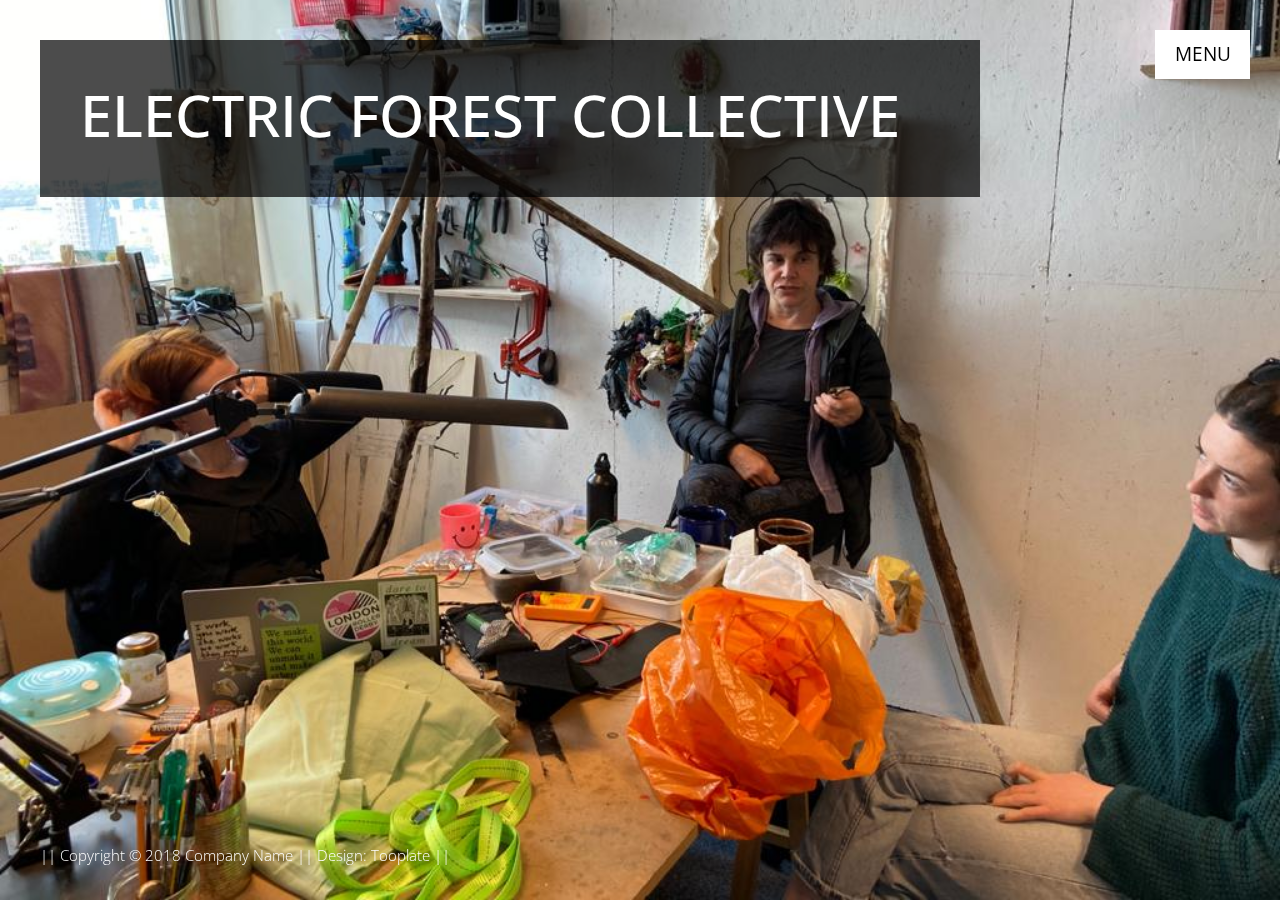
==== index.html @ 6ce75748 "first website added" ====
<!DOCTYPE html>
<html lang="en">
  <head>
    <meta charset="utf-8" />
    <meta name="viewport" content="width=device-width, initial-scale=1" />

    <title>Electric Forest Collective</title>
    <!--
Template 2109 The Card
http://www.tooplate.com/view/2109-the-card
-->
    <!-- load CSS -->
    <link
      rel="stylesheet"
      href="https://fonts.googleapis.com/css?family=Open+Sans:300,400,600"
    />
    <!-- Google web font "Open Sans" -->
    <link rel="stylesheet" href="css/bootstrap.min.css" />
    <!-- https://getbootstrap.com/ -->
    <link rel="stylesheet" href="slick/slick.css" />
    <link rel="stylesheet" href="slick/slick-theme.css" />
    <link rel="stylesheet" href="css/magnific-popup.css" />
    <link rel="stylesheet" href="css/tooplate-style.css" />
    <!-- Templatemo style -->
  </head>

  <body>
    <!-- Loader -->
    <div id="loader-wrapper">
      <div id="loader"></div>
      <div class="loader-section section-left"></div>
      <div class="loader-section section-right"></div>
    </div>

    <div class="tm-main-container">
      <div class="tm-top-container">
        <!-- Menu -->
        <nav id="tmNav" class="tm-nav">
          <a class="tm-navbar-menu" href="#">Menu</a>
          <ul class="tm-nav-links">
<!--
            <li class="tm-nav-item active">
              <a href="#" data-linkid="0" data-align="right" class="tm-nav-link">Intro</a>
            </li>
-->
            <li class="tm-nav-item">
              <a href="#" data-linkid="1" data-align="right" class="tm-nav-link">About</a>
            </li>
            <li class="tm-nav-item">
              <a
                href="#"
                data-linkid="2"
                data-align="middle"
                class="tm-nav-link">Work</a>
            </li>
            <li class="tm-nav-item">
              <a href="#" data-linkid="3" data-align="left" class="tm-nav-link">Contact</a>
            </li>
<!--
            <li class="tm-nav-item">
              <a
                rel="nofollow" href="https://fb.com/tooplate"
                class="tm-nav-link external">External</a>
            </li>
-->
          </ul>
        </nav>

        <!-- Site header -->
        <header class="tm-site-header-box tm-bg-dark">
          <h1 class="tm-site-title">Electric Forest Collective</h1>
<!--          <p class="mb-0 tm-site-subtitle">A studio practice weaving the ecological with the technological</p>-->
        </header>
      </div>
      <!-- tm-top-container -->

      <div class="container-fluid">
        <div class="row">
          <div class="col-md-12">
            <!-- Site content -->
            <div class="tm-content">
              <!-- Section 0 Introduction -->
<!--
              <section class="tm-section tm-section-0">
                <h2 class="tm-section-title mb-3 font-weight-bold">
                  Introduction
                </h2>
                <div class="tm-textbox tm-bg-dark">
                  <p>
                    The Card template is last updated on 21 May 2019. Read More button is linked to second page. You can try it now. External link button is added on main menu.
                  </p>
                  <p class="mb-0">
                    Please tell your friends about Tooplate for free templates. This is 70% alpha background.
                  </p>
                </div>
                <a href="#" id="tm_about_link" data-linkid="1" class="tm-link">Read More</a>
              </section>
-->

              <!-- Section 1 About Me -->
              <section class="tm-section tm-section-1">
                <div class="tm-textbox tm-textbox-2 tm-bg-dark">
                  <h2 class="tm-text-blue mb-4">About Me</h2>
                  <p class="mb-4">
                    You are allowed to modify and use this HTML template for
                    your personal or business websites.
                  </p>
                  <p class="mb-4">
                    You are NOT allowed to re-distribute this template file on
                    your site for any reason. Thank you.
                  </p>
                  <a
                    href="#"
                    id="tm_work_link"
                    data-linkid="2"
                    class="tm-link m-0"
                    >Next</a
                  >
                </div>
              </section>

              <!-- Section 2 Work (Gallery) -->
              <section class="tm-section tm-section-2 mx-auto">
                <div class="grid tm-gallery">
                  <figure class="effect-goliath tm-gallery-item">
                    <img src="img/01.jpg" alt="Image 1" class="" />
                    <figcaption>
                      <h2>
                        Thoughtful
                        <span>Goliath</span>
                      </h2>
                      <p>When Goliath comes out, you should run.</p>
                      <a href="img/01.jpg">View more</a>
                    </figcaption>
                  </figure>
                  <figure class="effect-goliath tm-gallery-item">
                    <img src="img/02.jpg" alt="Pretty Girl" class="" />
                    <figcaption>
                      <h2>
                        Pretty Girl
                        <span>Picture</span>
                      </h2>
                      <p>Vivamus feugiat, neque sed.</p>
                      <a href="img/02.jpg">View more</a>
                    </figcaption>
                  </figure>
                  <figure class="effect-goliath tm-gallery-item">
                    <img src="img/03.jpg" alt="Red Flowers" class="" />
                    <figcaption>
                      <h2>
                        A bunch of
                        <span>Red Flower</span>
                      </h2>
                      <p>Integer pellentesque nisi iaculis sapien.</p>
                      <a href="img/03.jpg">View more</a>
                    </figcaption>
                  </figure>
                  <figure class="effect-goliath tm-gallery-item">
                    <img src="img/04.jpg" alt="Stairs" class="" />
                    <figcaption>
                      <h2>
                        Thoughtful
                        <span>Goliath</span>
                      </h2>
                      <p>When Goliath comes out, you should run.</p>
                      <a href="img/04.jpg">View more</a>
                    </figcaption>
                  </figure>
                  <figure class="effect-goliath tm-gallery-item">
                    <img src="img/05.jpg" alt="Image 5" class="" />
                    <figcaption>
                      <h2>
                        Thoughtful
                        <span>Goliath</span>
                      </h2>
                      <p>When Goliath comes out, you should run.</p>
                      <a href="img/05.jpg">View more</a>
                    </figcaption>
                  </figure>
                  <figure class="effect-goliath tm-gallery-item">
                    <img src="img/06.jpg" alt="Image 6" class="" />
                    <figcaption>
                      <h2>
                        Thoughtful
                        <span>Goliath</span>
                      </h2>
                      <p>When Goliath comes out, you should run.</p>
                      <a href="img/06.jpg">View more</a>
                    </figcaption>
                  </figure>
                  <figure class="effect-goliath tm-gallery-item">
                    <img src="img/07.jpg" alt="Image 7" class="" />
                    <figcaption>
                      <h2>
                        Thoughtful
                        <span>Goliath</span>
                      </h2>
                      <p>When Goliath comes out, you should run.</p>
                      <a href="img/07.jpg">View more</a>
                    </figcaption>
                  </figure>
                  <figure class="effect-goliath tm-gallery-item">
                    <img src="img/08.jpg" alt="Image 8" class="" />
                    <figcaption>
                      <h2>
                        Thoughtful
                        <span>Goliath</span>
                      </h2>
                      <p>When Goliath comes out, you should run.</p>
                      <a href="img/08.jpg">View more</a>
                    </figcaption>
                  </figure>
                  <figure class="effect-goliath tm-gallery-item">
                    <img src="img/09.jpg" alt="Image 9" class="" />
                    <figcaption>
                      <h2>
                        Thoughtful
                        <span>Goliath</span>
                      </h2>
                      <p>When Goliath comes out, you should run.</p>
                      <a href="img/09.jpg">View more</a>
                    </figcaption>
                  </figure>
                  <figure class="effect-goliath tm-gallery-item">
                    <img src="img/10.jpg" alt="Image 10" class="" />
                    <figcaption>
                      <h2>
                        Thoughtful
                        <span>Goliath</span>
                      </h2>
                      <p>When Goliath comes out, you should run.</p>
                      <a href="img/10.jpg">View more</a>
                    </figcaption>
                  </figure>
                  <figure class="effect-goliath tm-gallery-item">
                    <img src="img/11.jpg" alt="Image 11" class="" />
                    <figcaption>
                      <h2>
                        Thoughtful
                        <span>Goliath</span>
                      </h2>
                      <p>When Goliath comes out, you should run.</p>
                      <a href="img/11.jpg">View more</a>
                    </figcaption>
                  </figure>
                  <figure class="effect-goliath tm-gallery-item">
                    <img src="img/12.jpg" alt="Image 12" class="" />
                    <figcaption>
                      <h2>
                        Thoughtful
                        <span>Goliath</span>
                      </h2>
                      <p>When Goliath comes out, you should run.</p>
                      <a href="img/12.jpg">View more</a>
                    </figcaption>
                  </figure>
                </div>
              </section>

              <!-- Section 3 Contact -->
              <section class="tm-section tm-section-3 tm-section-left">
                <form action="" class="tm-contact-form" method="post">
                  <div class="form-group mb-4">
                    <input
                      type="text"
                      id="contact_name"
                      name="contact_name"
                      class="form-control"
                      placeholder="Name"
                      required
                    />
                  </div>
                  <div class="form-group mb-4">
                    <input
                      type="email"
                      id="contact_email"
                      name="contact_email"
                      class="form-control"
                      placeholder="Email"
                      required
                    />
                  </div>
                  <div class="form-group mb-4">
                    <textarea
                      rows="4"
                      id="contact_message"
                      name="contact_message"
                      class="form-control"
                      placeholder="Message"
                      required
                    ></textarea>
                  </div>
                  <div class="form-group mb-0">
                    <button type="submit" class="btn tm-send-btn tm-fl-right">
                      Send
                    </button>
                  </div>
                </form>
              </section>
            </div>
          </div>
        </div>
      </div>

      <div class="tm-bottom-container">
<!--
         Barcode 
        <div class="tm-barcode-box">
          <img src="img/bar-code.jpg" alt="Bar code" />
        </div>
-->

        <!-- Footer -->
        <footer>
          || Copyright &copy; 2018 Company Name || 
                  
        	Design: <a rel="nofollow" href="https://fb.com/tooplate">Tooplate</a> || 
        
        </footer>
      </div>
    </div>

    <script src="js/jquery-1.11.0.min.js"></script>
    <script src="js/background.cycle.js"></script>
    <script src="slick/slick.min.js"></script>
    <script src="js/jquery.magnific-popup.min.js"></script>
    <script>
      let slickInitDone = false;
      let previousImageId = 0,
        currentImageId = 0;
      let pageAlign = "right";
      let bgCycle;
      let links;
      let eachNavLink;

      window.onload = function() {
        $("body").addClass("loaded");
      };

      function navLinkClick(e) {
        if ($(e.target).hasClass("external")) {
          return;
        }

        e.preventDefault();

        if ($(e.target).data("align")) {
          pageAlign = $(e.target).data("align");
        }

        // Change bg image
        previousImageId = currentImageId;
        currentImageId = $(e.target).data("linkid");
        bgCycle.cycleToNextImage(previousImageId, currentImageId);

        // Change menu item highlight
        $(`.tm-nav-item:eq(${previousImageId})`).removeClass("active");
        $(`.tm-nav-item:eq(${currentImageId})`).addClass("active");

        // Change page content
        $(`.tm-section-${previousImageId}`).fadeOut(function(e) {
          $(`.tm-section-${currentImageId}`).fadeIn();
          // Gallery
          if (currentImageId === 2) {
            setupSlider();
          }
        });

        adjustFooter();
      }

      $(document).ready(function() {
        // Set first page
        $(".tm-section").fadeOut(0);
        $(".tm-section-0").fadeIn();

        // Set Background images
        // https://www.jqueryscript.net/slideshow/Simple-jQuery-Background-Image-Slideshow-with-Fade-Transitions-Background-Cycle.html
        bgCycle = $("body").backgroundCycle({
          imageUrls: [
            "img/crew.jpg",
            "img/stringObject.jpg",
            "img/mudLaura.jpg"
          ],
          fadeSpeed: 2000,
          duration: -1,
          backgroundSize: SCALING_MODE_COVER
        });

        eachNavLink = $(".tm-nav-link");
        links = $(".tm-nav-links");

        // "Menu" open/close
        if (links.hasClass("open")) {
          links.fadeIn(0);
        } else {
          links.fadeOut(0);
        }

        $("#tm_about_link").on("click", navLinkClick);
        $("#tm_work_link").on("click", navLinkClick);

        // Each menu item click
        eachNavLink.on("click", navLinkClick);

        $(".tm-navbar-menu").click(function(e) {
          if (links.hasClass("open")) {
            links.fadeOut();
          } else {
            links.fadeIn();
          }

          links.toggleClass("open");
        });

        // window resize
        $(window).resize(function() {
          // If current page is Gallery page, set it up
          if (currentImageId === 2) {
            setupSlider();
          }

          // Adjust footer
          adjustFooter();
        });

        adjustFooter();
      }); // DOM is ready

      function adjustFooter() {
        const windowHeight = $(window).height();
        const topHeight = $(".tm-top-container").height();
        const middleHeight = $(".tm-content").height();
        let contentHeight = topHeight + middleHeight;

        if (pageAlign === "left") {
          contentHeight += $(".tm-bottom-container").height();
        }

        if (contentHeight > windowHeight) {
          $(".tm-bottom-container").addClass("tm-static");
        } else {
          $(".tm-bottom-container").removeClass("tm-static");
        }
      }

      function setupSlider() {
        let slidesToShow = 4;
        let slidesToScroll = 2;
        let windowWidth = $(window).width();

        if (windowWidth < 480) {
          slidesToShow = 1;
          slidesToScroll = 1;
        } else if (windowWidth < 768) {
          slidesToShow = 2;
          slidesToScroll = 1;
        } else if (windowWidth < 992) {
          slidesToShow = 3;
          slidesToScroll = 2;
        }

        if (slickInitDone) {
          $(".tm-gallery").slick("unslick");
        }

        slickInitDone = true;

        $(".tm-gallery").slick({
          dots: true,
          customPaging: function(slider, i) {
            var thumb = $(slider.$slides[i]).data();
            return `<a>${i + 1}</a>`;
          },
          infinite: true,
          prevArrow: false,
          nextArrow: false,
          slidesToShow: slidesToShow,
          slidesToScroll: slidesToScroll
        });

        // Open big image when a gallery image is clicked.
        $(".slick-list").magnificPopup({
          delegate: "a",
          type: "image",
          gallery: {
            enabled: true
          }
        });
      }
    </script>
  </body>
</html>
---- css/tooplate-style.css ----
/*
Template 2109 The Card
http://www.tooplate.com/view/2109-the-card
*/

* {
  margin: 0;
  padding: 0;
}

body {
  font-family: "Open Sans", Helvetica, Arial, sans-serif;
  font-size: 19px;
  color: #ffffff;
  overflow-x: hidden;
  background: #25332e;
}

a {
  transition: all 0.2s;
}

footer a:link, footer a:visited {
	color: #FFF;
}
.tm-text-blue {
  color: #00ccfc;
}

.tm-main-container {
  position: relative;
  height: 100%;
}

.tm-top-container {
  display: flex;
  flex-direction: row-reverse;
  align-items: flex-start;
  justify-content: space-between;
}

.tm-navbar-menu {
  display: block;
  color: black;
  background: white;
  padding: 10px 20px;
  margin-bottom: 18px;
  width: 95px;
  margin-right: 0;
  margin-left: auto;
  text-align: center;
}

.tm-navbar-menu:hover {
  color: #950000;
  text-decoration: none;
}

.tm-nav {
  margin: 30px;
  text-transform: uppercase;
}

.tm-nav-links {
  list-style: none;
}

.tm-nav-link:link,
.tm-nav-link:visited {
  color: black;
  background-color: white;
  padding: 10px 40px;
  display: block;
  margin-bottom: 6px;
  text-align: center;
}

.tm-nav-item.active .tm-nav-link,
.tm-nav-link:hover,
.tm-nav-link:focus {
  text-decoration: none;
  color: #950000;
}

.tm-bg-dark {
  background: rgba(0, 0, 0, 0.7);
}

.tm-site-header-box {
  display: inline-block;
  padding: 40px 80px 40px 40px;
  margin: 40px 40px 100px;
}

.tm-site-title {
  font-size: 3.6rem;
  text-transform: uppercase;
}

.tm-site-subtitle {
  color: #cdffd0;
  font-size: 1.4rem;
  font-weight: 300;
}

.tm-content {
  padding-bottom: 50px;
  display: flex;
  justify-content: flex-end;
  width: 100%;
}

.tm-section {
  margin-right: 75px;
  max-width: 100%;
}

.tm-section-title {
  font-size: 3.4rem;
  margin-left: 40px;
  text-transform: uppercase;
}

.tm-textbox {
  padding: 45px;
  font-size: 1.1rem;
  color: #c5c7c6;
  line-height: 1.8;
}

.tm-textbox-2 {
  padding: 60px 40px 60px;
}

.tm-section-0 {
  margin-top: 70px;
  max-width: 575px;
}
.tm-section-1 {
  margin-top: 70px;
  max-width: 420px;
}

.tm-link:link,
.tm-link:visited {
  background-color: white;
  padding: 15px 30px;
  color: black;
  border-radius: 5px;
  display: inline-block;
  margin-left: 40px;
  margin-top: 25px;
}

.tm-link:focus,
.tm-link:hover {
  text-decoration: none;
  color: #950000;
}

.tm-bottom-container {
  position: absolute;
  bottom: 0;
  left: 0;
}

.tm-bottom-container.non-sticky {
  position: static;
}

.tm-barcode-box {
  margin-bottom: 30px;
  margin-left: 95px;
}

footer {
  font-weight: 300;
  margin-bottom: 30px;
  margin-left: 40px;
  font-size: 0.95rem;
  margin-right: 40px;
  line-height: 2;
}

/* Image Gallery */
.tm-gallery {
  max-width: 860px;
  margin: 0 auto;
}

.tm-gallery-item {
  margin: 0 10px;
}

.slick-dots {
  bottom: 5px;
}

.slick-dots li {
  background-color: white;
  width: 40px;
  height: 40px;
  margin: 5px 3px;
  transition: all 0.2s;
}

.slick-dots li:hover,
.slick-dots li.slick-active {
  background-color: #a20015;
}

.slick-dots li:hover a:not([href]):not([tabindex]),
.slick-dots li.slick-active a:not([href]):not([tabindex]) {
  color: white;
}

.slick-dots li a:not([href]):not([tabindex]) {
  color: black;
  display: block;
  margin-top: 5px;
}

/* Image Hover effect */
.grid {
  position: relative;
  clear: both;
  margin: 0 auto;
  padding: 1em 0 4em;
  max-width: 880px;
  width: 100%;
  list-style: none;
  text-align: center;
}

/* Common style */
.grid figure {
  position: relative;
  float: left;
  overflow: hidden;
  max-width: 200px;
  height: auto;
  background: #3085a3;
  text-align: center;
  cursor: pointer;
}

.grid figure img {
  position: relative;
  display: block;
  min-height: 100%;
  max-width: 100%;
  opacity: 0.8;
}

.grid figure figcaption {
  padding: 2em;
  color: #fff;
  text-transform: uppercase;
  font-size: 1.25em;
  -webkit-backface-visibility: hidden;
  backface-visibility: hidden;
}

.grid figure figcaption::before,
.grid figure figcaption::after {
  pointer-events: none;
}

.grid figure figcaption,
.grid figure figcaption > a {
  position: absolute;
  top: 0;
  left: 0;
  width: 100%;
  height: 100%;
}

/* Anchor will cover the whole item by default */
/* For some effects it will show as a button */
.grid figure figcaption > a {
  z-index: 1000;
  text-indent: 200%;
  white-space: nowrap;
  font-size: 0;
  opacity: 0;
}

.grid figure h2 {
  word-spacing: -0.15em;
  font-weight: 300;
}

.grid figure h2 span {
  font-weight: 800;
}

.grid figure h2,
.grid figure p {
  margin: 0;
}

.grid figure p {
  letter-spacing: 1px;
  font-size: 68.5%;
}

/*-----------------*/
/***** Goliath *****/
/*-----------------*/

figure.effect-goliath {
  background: #df4e4e;
}

figure.effect-goliath img,
figure.effect-goliath h2 {
  -webkit-transition: -webkit-transform 0.35s;
  transition: transform 0.35s;
}

figure.effect-goliath img {
  -webkit-backface-visibility: hidden;
  backface-visibility: hidden;
}

figure.effect-goliath h2 {
  font-size: 1.3rem;
}
figure.effect-goliath h2,
figure.effect-goliath p {
  position: absolute;
  bottom: 0;
  left: 0;
  padding: 30px;
}

figure.effect-goliath p {
  text-transform: none;
  font-size: 1rem;
  padding: 15px 10px;
  opacity: 0;
  -webkit-transition: opacity 0.35s, -webkit-transform 0.35s;
  transition: opacity 0.35s, transform 0.35s;
  -webkit-transform: translate3d(0, 50px, 0);
  transform: translate3d(0, 50px, 0);
}

figure.effect-goliath:hover img {
  -webkit-transform: translate3d(0, -80px, 0);
  transform: translate3d(0, -80px, 0);
}

figure.effect-goliath:hover h2 {
  -webkit-transform: translate3d(0, -100px, 0);
  transform: translate3d(0, -100px, 0);
}

figure.effect-goliath:hover p {
  opacity: 1;
  -webkit-transform: translate3d(0, 0, 0);
  transform: translate3d(0, 0, 0);
}

/* Contact */
.tm-section-3 {
  width: 100%;
  max-width: 400px;
  margin-left: 40px;
  margin-right: auto;
  margin-top: -50px;
}

.tm-contact-form {
  background-color: rgba(255, 255, 255, 0.7);
  padding: 60px;
}

.form-control {
  border-radius: 0;
  border: none;
  border-bottom: 1px solid black;
  background-color: transparent;
  color: black;
  padding: 10px 0;
}

.form-control:focus {
  box-shadow: none;
  background-color: transparent;
  border-color: #950000;
}

.form-control::placeholder {
  /* Chrome, Firefox, Opera, Safari 10.1+ */
  color: black;
  opacity: 1; /* Firefox */
}

.form-control:-ms-input-placeholder {
  /* Internet Explorer 10-11 */
  color: black;
}

.form-control::-ms-input-placeholder {
  /* Microsoft Edge */
  color: black;
}

.tm-fl-right {
  float: right;
}

.tm-send-btn {
  border-radius: 0;
  background-color: transparent;
  border: none;
  border-top: 1px solid transparent;
  border-bottom: 1px solid black;
  transition: all 0.2s;
}

.tm-send-btn:hover {
  border-top: 1px solid black;
}

.btn:focus {
  box-shadow: none;
}

.tm-footer-link:link,
.tm-footer-link:visited {
  color: white;
}

.tm-footer-link:focus,
.tm-footer-link:hover {
  color: #cdffd0;
  text-decoration: none;
}

/* Loader */
#loader-wrapper {
  position: fixed;
  top: 0;
  left: 0;
  width: 100%;
  height: 100%;
  z-index: 2000;
}
#loader {
  display: block;
  position: relative;
  left: 50%;
  top: 50%;
  width: 150px;
  height: 150px;
  margin: -75px 0 0 -75px;
  border-radius: 50%;
  border: 3px solid transparent;
  border-top-color: #3498db;

  -webkit-animation: spin 2s linear infinite; /* Chrome, Opera 15+, Safari 5+ */
  animation: spin 2s linear infinite; /* Chrome, Firefox 16+, IE 10+, Opera */

  z-index: 10001;
}

#loader:before {
  content: "";
  position: absolute;
  top: 5px;
  left: 5px;
  right: 5px;
  bottom: 5px;
  border-radius: 50%;
  border: 3px solid transparent;
  border-top-color: #e74c3c;

  -webkit-animation: spin 3s linear infinite; /* Chrome, Opera 15+, Safari 5+ */
  animation: spin 3s linear infinite; /* Chrome, Firefox 16+, IE 10+, Opera */
}

#loader:after {
  content: "";
  position: absolute;
  top: 15px;
  left: 15px;
  right: 15px;
  bottom: 15px;
  border-radius: 50%;
  border: 3px solid transparent;
  border-top-color: #f9c922;

  -webkit-animation: spin 1.5s linear infinite; /* Chrome, Opera 15+, Safari 5+ */
  animation: spin 1.5s linear infinite; /* Chrome, Firefox 16+, IE 10+, Opera */
}

@-webkit-keyframes spin {
  0% {
    -webkit-transform: rotate(0deg); /* Chrome, Opera 15+, Safari 3.1+ */
    -ms-transform: rotate(0deg); /* IE 9 */
    transform: rotate(0deg); /* Firefox 16+, IE 10+, Opera */
  }
  100% {
    -webkit-transform: rotate(360deg); /* Chrome, Opera 15+, Safari 3.1+ */
    -ms-transform: rotate(360deg); /* IE 9 */
    transform: rotate(360deg); /* Firefox 16+, IE 10+, Opera */
  }
}
@keyframes spin {
  0% {
    -webkit-transform: rotate(0deg); /* Chrome, Opera 15+, Safari 3.1+ */
    -ms-transform: rotate(0deg); /* IE 9 */
    transform: rotate(0deg); /* Firefox 16+, IE 10+, Opera */
  }
  100% {
    -webkit-transform: rotate(360deg); /* Chrome, Opera 15+, Safari 3.1+ */
    -ms-transform: rotate(360deg); /* IE 9 */
    transform: rotate(360deg); /* Firefox 16+, IE 10+, Opera */
  }
}

#loader-wrapper .loader-section {
  position: fixed;
  top: 0;
  width: 51%;
  height: 100%;
  background: #222222;
  z-index: 1000;
  -webkit-transform: translateX(0); /* Chrome, Opera 15+, Safari 3.1+ */
  -ms-transform: translateX(0); /* IE 9 */
  transform: translateX(0); /* Firefox 16+, IE 10+, Opera */
}

#loader-wrapper .loader-section.section-left {
  left: 0;
}

#loader-wrapper .loader-section.section-right {
  right: 0;
}

/* Loaded */
.loaded #loader-wrapper .loader-section.section-left {
  -webkit-transform: translateX(-100%); /* Chrome, Opera 15+, Safari 3.1+ */
  -ms-transform: translateX(-100%); /* IE 9 */
  transform: translateX(-100%); /* Firefox 16+, IE 10+, Opera */

  -webkit-transition: all 0.7s 0.3s cubic-bezier(0.645, 0.045, 0.355, 1);
  transition: all 0.7s 0.3s cubic-bezier(0.645, 0.045, 0.355, 1);
}

.loaded #loader-wrapper .loader-section.section-right {
  -webkit-transform: translateX(100%); /* Chrome, Opera 15+, Safari 3.1+ */
  -ms-transform: translateX(100%); /* IE 9 */
  transform: translateX(100%); /* Firefox 16+, IE 10+, Opera */

  -webkit-transition: all 0.7s 0.3s cubic-bezier(0.645, 0.045, 0.355, 1);
  transition: all 0.7s 0.3s cubic-bezier(0.645, 0.045, 0.355, 1);
}

.loaded #loader {
  opacity: 0;
  -webkit-transition: all 0.3s ease-out;
  transition: all 0.3s ease-out;
}
.loaded #loader-wrapper {
  visibility: hidden;

  -webkit-transform: translateY(-100%); /* Chrome, Opera 15+, Safari 3.1+ */
  -ms-transform: translateY(-100%); /* IE 9 */
  transform: translateY(-100%); /* Firefox 16+, IE 10+, Opera */

  -webkit-transition: all 0.3s 1s ease-out;
  transition: all 0.3s 1s ease-out;
}

/* JavaScript Turned Off */
.no-js #loader-wrapper {
  display: none;
}

@media (max-width: 991px) {
  .tm-bottom-container {
    position: static;
  }

  .grid {
    max-width: 640px;
  }
}

@media (max-width: 767px) {
  .tm-site-title {
    font-size: 3rem;
  }
  .tm-top-container {
    flex-direction: column-reverse;
  }

  .tm-site-header-box {
    margin-bottom: 0;
  }

  .tm-nav {
    align-self: flex-end;
    margin-right: 40px;
  }

  .tm-section {
    margin: 0 auto;
    padding-left: 15px;
    padding-right: 15px;
    width: 100%;
  }

  .tm-section-title {
    margin-left: 0;
    font-size: 3rem;
  }

  .grid {
    max-width: 420px;
  }

  .slick-dots {
    bottom: -35px;
  }
}

@media (max-width: 480px) {
  .grid {
    max-width: 220px;
  }

  .slick-dots {
    position: static;
    margin-top: 30px;
  }

  .slick-dotted.slick-slider {
    margin-bottom: 0;
    padding-bottom: 0;
  }

  .tm-section-title {
    font-size: 2.4rem;
  }
}

.tm-static {
  position: static;
}
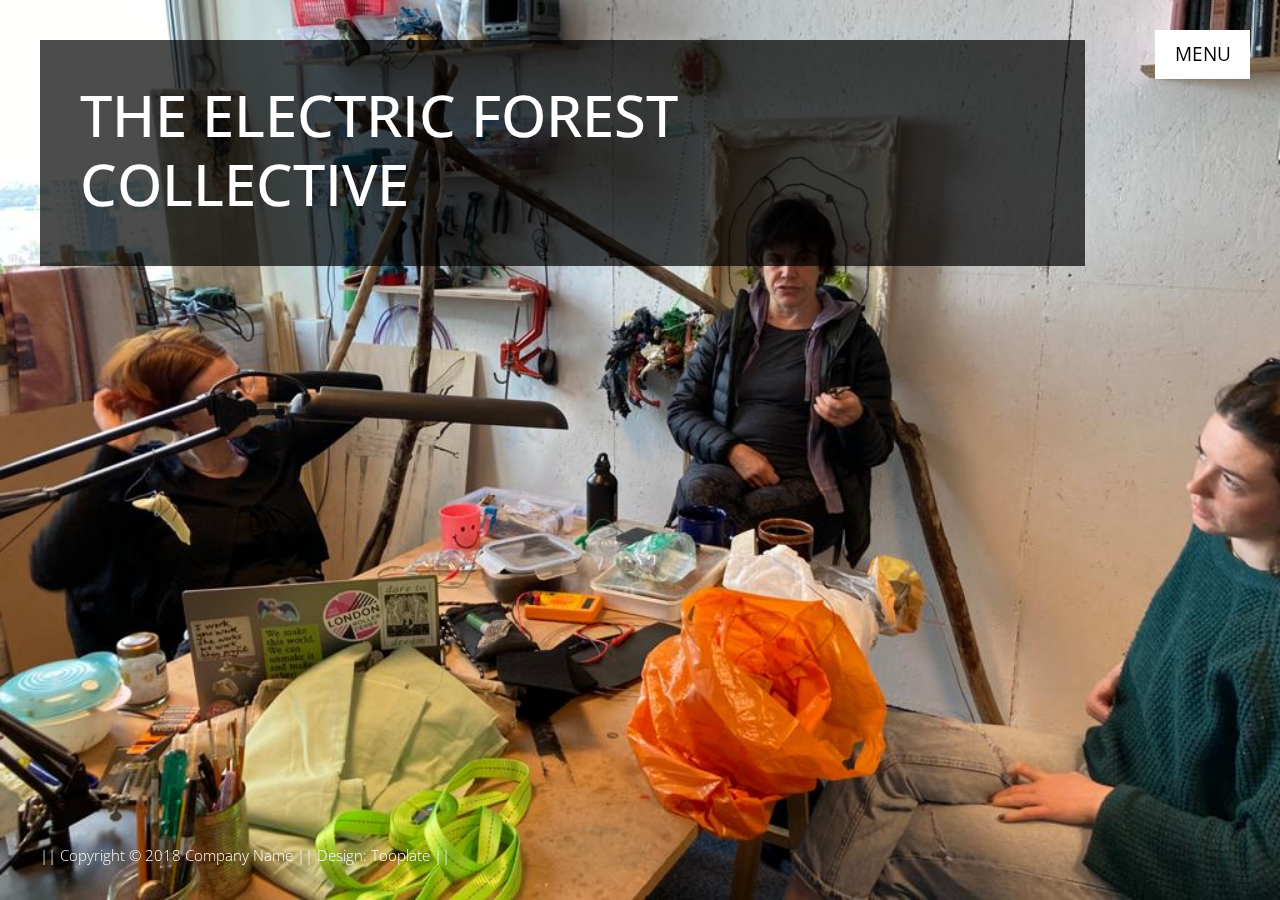
==== commit 77a6c6bf: "Just changed the title" ====
--- a/index.html
+++ b/index.html
@@ -68,7 +68,7 @@
 
         <!-- Site header -->
         <header class="tm-site-header-box tm-bg-dark">
-          <h1 class="tm-site-title">Electric Forest Collective</h1>
+          <h1 class="tm-site-title">The Electric Forest Collective</h1>
 <!--          <p class="mb-0 tm-site-subtitle">A studio practice weaving the ecological with the technological</p>-->
         </header>
       </div>
@@ -100,7 +100,7 @@
               <!-- Section 1 About Me -->
               <section class="tm-section tm-section-1">
                 <div class="tm-textbox tm-textbox-2 tm-bg-dark">
-                  <h2 class="tm-text-blue mb-4">About Me</h2>
+                  <h2 class="tm-text-blue mb-4">About Us</h2>
                   <p class="mb-4">
                     You are allowed to modify and use this HTML template for
                     your personal or business websites.
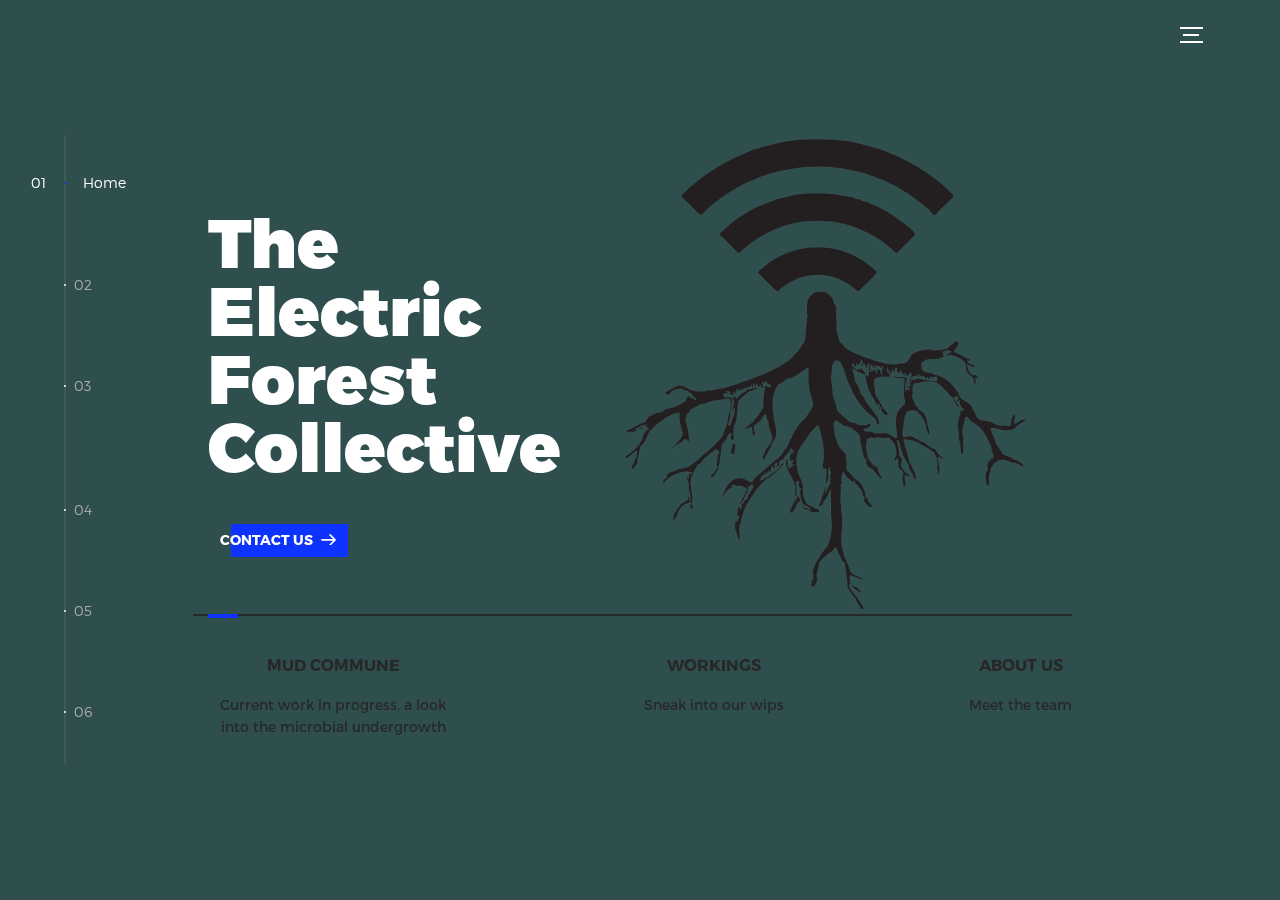
==== commit 965048e6: "updated website, new template called global" ====
--- a/index.html
+++ b/index.html
@@ -1,493 +1,372 @@
 <!DOCTYPE html>
 <html lang="en">
-  <head>
-    <meta charset="utf-8" />
-    <meta name="viewport" content="width=device-width, initial-scale=1" />
-
-    <title>Electric Forest Collective</title>
-    <!--
-Template 2109 The Card
-http://www.tooplate.com/view/2109-the-card
--->
-    <!-- load CSS -->
-    <link
-      rel="stylesheet"
-      href="https://fonts.googleapis.com/css?family=Open+Sans:300,400,600"
-    />
-    <!-- Google web font "Open Sans" -->
-    <link rel="stylesheet" href="css/bootstrap.min.css" />
-    <!-- https://getbootstrap.com/ -->
-    <link rel="stylesheet" href="slick/slick.css" />
-    <link rel="stylesheet" href="slick/slick-theme.css" />
-    <link rel="stylesheet" href="css/magnific-popup.css" />
-    <link rel="stylesheet" href="css/tooplate-style.css" />
-    <!-- Templatemo style -->
-  </head>
-
-  <body>
-    <!-- Loader -->
-    <div id="loader-wrapper">
-      <div id="loader"></div>
-      <div class="loader-section section-left"></div>
-      <div class="loader-section section-right"></div>
-    </div>
-
-    <div class="tm-main-container">
-      <div class="tm-top-container">
-        <!-- Menu -->
-        <nav id="tmNav" class="tm-nav">
-          <a class="tm-navbar-menu" href="#">Menu</a>
-          <ul class="tm-nav-links">
-<!--
-            <li class="tm-nav-item active">
-              <a href="#" data-linkid="0" data-align="right" class="tm-nav-link">Intro</a>
-            </li>
--->
-            <li class="tm-nav-item">
-              <a href="#" data-linkid="1" data-align="right" class="tm-nav-link">About</a>
-            </li>
-            <li class="tm-nav-item">
-              <a
-                href="#"
-                data-linkid="2"
-                data-align="middle"
-                class="tm-nav-link">Work</a>
-            </li>
-            <li class="tm-nav-item">
-              <a href="#" data-linkid="3" data-align="left" class="tm-nav-link">Contact</a>
-            </li>
-<!--
-            <li class="tm-nav-item">
-              <a
-                rel="nofollow" href="https://fb.com/tooplate"
-                class="tm-nav-link external">External</a>
-            </li>
--->
+<head>
+  <title>Global</title>
+  <meta charset="utf-8">
+  <meta name="viewport" content="width=device-width, initial-scale=1">
+  <meta http-equiv="X-UA-Compatible" content="IE=edge">
+  <meta name="description" content="HTML5 website template">
+  <meta name="keywords" content="global, template, html, sass, jquery">
+  <meta name="author" content="Bucky Maler">
+  <link rel="stylesheet" href="assets/css/main.css">
+</head>
+<body>
+
+<!-- notification for small viewports and landscape oriented smartphones -->
+<div class="device-notification">
+  <a class="device-notification--logo" href="#0">
+    <img src="assets/img/logoTransparent.png" alt="Global">
+    <p>Global</p>
+  </a>
+  <p class="device-notification--message">Psst orient your device to portrait or find a larger screen. You won't be disappointed.</p>
+</div>
+
+<div class="perspective effect-rotate-left">
+  <div class="container"><div class="outer-nav--return"></div>
+    <div id="viewport" class="l-viewport">
+      <div class="l-wrapper">
+        <header class="header">
+          <a class="header--logo" href="#0">
+<!--            <img src="assets/img/logoGrey.png" alt="Logo" id="bgLogo">-->
+<!--            <p>Global</p>-->
+          </a>
+          <button class="header--cta cta">Contact us</button>
+          <div class="header--nav-toggle">
+            <span></span>
+          </div>
+        </header>
+        </header>
+        <nav class="l-side-nav">
+          <ul class="side-nav">
+            <li class="is-active"><span>Home</span></li>
+            <li><span>Works</span></li>
+            <li><span>Mud Commune</span></li>
+            <li><span>About</span></li>
+            <li><span>Where</span></li>
+            <li><span>Contact us</span></li>
           </ul>
         </nav>
-
-        <!-- Site header -->
-        <header class="tm-site-header-box tm-bg-dark">
-          <h1 class="tm-site-title">The Electric Forest Collective</h1>
-<!--          <p class="mb-0 tm-site-subtitle">A studio practice weaving the ecological with the technological</p>-->
-        </header>
-      </div>
-      <!-- tm-top-container -->
-
-      <div class="container-fluid">
-        <div class="row">
-          <div class="col-md-12">
-            <!-- Site content -->
-            <div class="tm-content">
-              <!-- Section 0 Introduction -->
+        <ul class="l-main-content main-content">
+          <li class="l-section section section--is-active">
+            <div class="intro">
+              <div class="intro--banner">
+                <h1>The<br>Electric<br>Forest <br> Collective</h1>
+                <button class="cta">Contact Us
+                  <svg version="1.1" id="Layer_1" xmlns="http://www.w3.org/2000/svg" xmlns:xlink="http://www.w3.org/1999/xlink" x="0px" y="0px" viewBox="0 0 150 118" style="enable-background:new 0 0 150 118;" xml:space="preserve">
+                  <g transform="translate(0.000000,118.000000) scale(0.100000,-0.100000)">
+                    <path d="M870,1167c-34-17-55-57-46-90c3-15,81-100,194-211l187-185l-565-1c-431,0-571-3-590-13c-55-28-64-94-18-137c21-20,33-20,597-20h575l-192-193C800,103,794,94,849,39c20-20,39-29,61-29c28,0,63,30,298,262c147,144,272,271,279,282c30,51,23,60-219,304C947,1180,926,1196,870,1167z"/>
+                  </g>
+                  </svg>
+                  <span class="btn-background"></span>
+                </button>
+                <img src="assets/img/logoSmall.png" alt="Welcome" id="logo">
+<!--                <img src="assets/img/logo.png" alt="Welcome" id="logo">-->
+              </div>
+              <div class="intro--options">
+                
+                 <a>
+                     <button class="mudcta" style="background:none; border: 0; padding: 0;">
+                          <h3>Mud Commune</h3>
+                          <p>Current work in progress, a look into the microbial undergrowth</p>
+                      </button>
+                </a>
+                 
+                <a href="#0">
+                     <button class="selectedWork" style="background:none; border: 0; padding: 0;" >
+                            <h3>Workings</h3>
+                            <p>Sneak into our wips</p>
+                     </button>
+                </a>
+                <a href="#0">
+                   <button class="aboutUs" style="background:none; border: 0; padding: 0;" >
+                            <h3>About us</h3>
+                            <p>Meet the team</p>
+                   </button>
+                </a>
+              </div>
+            </div>
+          </li>
+          <li class="l-section section">
+            <div class="work">
+              <h2>Selected work</h2>
+              <div class="work--lockup">
+                <ul class="slider">
+                  <li class="slider--item slider--item-left">
+                    <a href="#0">
+                      <div class="slider--item-image">
+                        <img src="assets/img/mudLaura.jpg" alt="Mud">
+                      </div>
+                      <p class="slider--item-title">Mud Commune</p>
+                      <p class="slider--item-description">Caring for our mud pies</p>
+                    </a>
+                  </li>
+                  <li class="slider--item slider--item-center">
+                    <a href="#0">
+                      <div class="slider--item-image">
+                        <img src="assets/img/stringObject.jpg" alt="Adventure walks">
+                      </div>
+                      <p class="slider--item-title">Adventure walks</p>
+                      <p class="slider--item-description"></p>
+                    </a>
+                  </li>
+                  <li class="slider--item slider--item-right">
+                    <a href="#0">
+                      <div class="slider--item-image">
+                        <img src="assets/img/MudPieReading3.jpeg" alt="Mud Pie reading">
+                      </div>
+                      <p class="slider--item-title">Another mud commune reading</p>
+                      <p class="slider--item-description"></p>
+                    </a>
+                  </li>
+                  <li class="slider--item">
+                    <a href="#0">
+                      <div class="slider--item-image">
+                        <img src="assets/img/Sculpture3.jpeg" alt="Augmented sculpture hunt">
+                      </div>
+                      <p class="slider--item-title">Augmented sculpture hunt</p>
+                      <p class="slider--item-description"></p>
+                    </a>
+                  </li>
+                  <li class="slider--item">
+                    <a href="#0">
+                      <div class="slider--item-image">
+                        <img src="assets/img/MudPieDeconstruction.jpeg" alt="Mud Pie components">
+                      </div>
+                      <p class="slider--item-title">Mud pie components</p>
+                      <p class="slider--item-description"></p>
+                    </a>
+                  </li>
+                  <li class="slider--item">
+                    <a href="#0">
+                      <div class="slider--item-image">
+                        <img src="assets/img/StringJohanna.jpeg" alt="Ball of fishing net discarded">
+                      </div>
+                      <p class="slider--item-title">Castaway treasure</p>
+                      <p class="slider--item-description"></p>
+                    </a>
+                  </li>
+                </ul>
+                <div class="slider--prev">
+                  <svg version="1.1" id="Layer_1" xmlns="http://www.w3.org/2000/svg" xmlns:xlink="http://www.w3.org/1999/xlink" x="0px" y="0px"
+                  viewBox="0 0 150 118" style="enable-background:new 0 0 150 118;" xml:space="preserve">
+                  <g transform="translate(0.000000,118.000000) scale(0.100000,-0.100000)">
+                    <path d="M561,1169C525,1155,10,640,3,612c-3-13,1-36,8-52c8-15,134-145,281-289C527,41,562,10,590,10c22,0,41,9,61,29
+                    c55,55,49,64-163,278L296,510h575c564,0,576,0,597,20c46,43,37,109-18,137c-19,10-159,13-590,13l-565,1l182,180
+                    c101,99,187,188,193,199c16,30,12,57-12,84C631,1174,595,1183,561,1169z"/>
+                  </g>
+                  </svg>
+                </div>
+                <div class="slider--next">
+                  <svg version="1.1" id="Layer_1" xmlns="http://www.w3.org/2000/svg" xmlns:xlink="http://www.w3.org/1999/xlink" x="0px" y="0px" viewBox="0 0 150 118" style="enable-background:new 0 0 150 118;" xml:space="preserve">
+                  <g transform="translate(0.000000,118.000000) scale(0.100000,-0.100000)">
+                    <path d="M870,1167c-34-17-55-57-46-90c3-15,81-100,194-211l187-185l-565-1c-431,0-571-3-590-13c-55-28-64-94-18-137c21-20,33-20,597-20h575l-192-193C800,103,794,94,849,39c20-20,39-29,61-29c28,0,63,30,298,262c147,144,272,271,279,282c30,51,23,60-219,304C947,1180,926,1196,870,1167z"/>
+                  </g>
+                  </svg>
+                </div>
+              </div>
+            </div>
+          </li>
+          <li class="l-section section">
+            <div class="mud">
+              <div class="mud--banner">
+                <h1><br><br><br><br>Mud <br> Commune</h1>
 <!--
-              <section class="tm-section tm-section-0">
-                <h2 class="tm-section-title mb-3 font-weight-bold">
-                  Introduction
-                </h2>
-                <div class="tm-textbox tm-bg-dark">
-                  <p>
-                    The Card template is last updated on 21 May 2019. Read More button is linked to second page. You can try it now. External link button is added on main menu.
-                  </p>
-                  <p class="mb-0">
-                    Please tell your friends about Tooplate for free templates. This is 70% alpha background.
-                  </p>
-                </div>
-                <a href="#" id="tm_about_link" data-linkid="1" class="tm-link">Read More</a>
-              </section>
+                <button class="cta">Contact Us
+                  <svg version="1.1" id="Layer_1" xmlns="http://www.w3.org/2000/svg" xmlns:xlink="http://www.w3.org/1999/xlink" x="0px" y="0px" viewBox="0 0 150 118" style="enable-background:new 0 0 150 118;" xml:space="preserve">
+                  <g transform="translate(0.000000,118.000000) scale(0.100000,-0.100000)">
+                    <path d="M870,1167c-34-17-55-57-46-90c3-15,81-100,194-211l187-185l-565-1c-431,0-571-3-590-13c-55-28-64-94-18-137c21-20,33-20,597-20h575l-192-193C800,103,794,94,849,39c20-20,39-29,61-29c28,0,63,30,298,262c147,144,272,271,279,282c30,51,23,60-219,304C947,1180,926,1196,870,1167z"/>
+                  </g>
+                  </svg>
+                  <span class="btn-background"></span>
+                </button>
 -->
-
-              <!-- Section 1 About Me -->
-              <section class="tm-section tm-section-1">
-                <div class="tm-textbox tm-textbox-2 tm-bg-dark">
-                  <h2 class="tm-text-blue mb-4">About Us</h2>
-                  <p class="mb-4">
-                    You are allowed to modify and use this HTML template for
-                    your personal or business websites.
-                  </p>
-                  <p class="mb-4">
-                    You are NOT allowed to re-distribute this template file on
-                    your site for any reason. Thank you.
-                  </p>
-                  <a
-                    href="#"
-                    id="tm_work_link"
-                    data-linkid="2"
-                    class="tm-link m-0"
-                    >Next</a
-                  >
-                </div>
-              </section>
-
-              <!-- Section 2 Work (Gallery) -->
-              <section class="tm-section tm-section-2 mx-auto">
-                <div class="grid tm-gallery">
-                  <figure class="effect-goliath tm-gallery-item">
-                    <img src="img/01.jpg" alt="Image 1" class="" />
-                    <figcaption>
-                      <h2>
-                        Thoughtful
-                        <span>Goliath</span>
-                      </h2>
-                      <p>When Goliath comes out, you should run.</p>
-                      <a href="img/01.jpg">View more</a>
-                    </figcaption>
-                  </figure>
-                  <figure class="effect-goliath tm-gallery-item">
-                    <img src="img/02.jpg" alt="Pretty Girl" class="" />
-                    <figcaption>
-                      <h2>
-                        Pretty Girl
-                        <span>Picture</span>
-                      </h2>
-                      <p>Vivamus feugiat, neque sed.</p>
-                      <a href="img/02.jpg">View more</a>
-                    </figcaption>
-                  </figure>
-                  <figure class="effect-goliath tm-gallery-item">
-                    <img src="img/03.jpg" alt="Red Flowers" class="" />
-                    <figcaption>
-                      <h2>
-                        A bunch of
-                        <span>Red Flower</span>
-                      </h2>
-                      <p>Integer pellentesque nisi iaculis sapien.</p>
-                      <a href="img/03.jpg">View more</a>
-                    </figcaption>
-                  </figure>
-                  <figure class="effect-goliath tm-gallery-item">
-                    <img src="img/04.jpg" alt="Stairs" class="" />
-                    <figcaption>
-                      <h2>
-                        Thoughtful
-                        <span>Goliath</span>
-                      </h2>
-                      <p>When Goliath comes out, you should run.</p>
-                      <a href="img/04.jpg">View more</a>
-                    </figcaption>
-                  </figure>
-                  <figure class="effect-goliath tm-gallery-item">
-                    <img src="img/05.jpg" alt="Image 5" class="" />
-                    <figcaption>
-                      <h2>
-                        Thoughtful
-                        <span>Goliath</span>
-                      </h2>
-                      <p>When Goliath comes out, you should run.</p>
-                      <a href="img/05.jpg">View more</a>
-                    </figcaption>
-                  </figure>
-                  <figure class="effect-goliath tm-gallery-item">
-                    <img src="img/06.jpg" alt="Image 6" class="" />
-                    <figcaption>
-                      <h2>
-                        Thoughtful
-                        <span>Goliath</span>
-                      </h2>
-                      <p>When Goliath comes out, you should run.</p>
-                      <a href="img/06.jpg">View more</a>
-                    </figcaption>
-                  </figure>
-                  <figure class="effect-goliath tm-gallery-item">
-                    <img src="img/07.jpg" alt="Image 7" class="" />
-                    <figcaption>
-                      <h2>
-                        Thoughtful
-                        <span>Goliath</span>
-                      </h2>
-                      <p>When Goliath comes out, you should run.</p>
-                      <a href="img/07.jpg">View more</a>
-                    </figcaption>
-                  </figure>
-                  <figure class="effect-goliath tm-gallery-item">
-                    <img src="img/08.jpg" alt="Image 8" class="" />
-                    <figcaption>
-                      <h2>
-                        Thoughtful
-                        <span>Goliath</span>
-                      </h2>
-                      <p>When Goliath comes out, you should run.</p>
-                      <a href="img/08.jpg">View more</a>
-                    </figcaption>
-                  </figure>
-                  <figure class="effect-goliath tm-gallery-item">
-                    <img src="img/09.jpg" alt="Image 9" class="" />
-                    <figcaption>
-                      <h2>
-                        Thoughtful
-                        <span>Goliath</span>
-                      </h2>
-                      <p>When Goliath comes out, you should run.</p>
-                      <a href="img/09.jpg">View more</a>
-                    </figcaption>
-                  </figure>
-                  <figure class="effect-goliath tm-gallery-item">
-                    <img src="img/10.jpg" alt="Image 10" class="" />
-                    <figcaption>
-                      <h2>
-                        Thoughtful
-                        <span>Goliath</span>
-                      </h2>
-                      <p>When Goliath comes out, you should run.</p>
-                      <a href="img/10.jpg">View more</a>
-                    </figcaption>
-                  </figure>
-                  <figure class="effect-goliath tm-gallery-item">
-                    <img src="img/11.jpg" alt="Image 11" class="" />
-                    <figcaption>
-                      <h2>
-                        Thoughtful
-                        <span>Goliath</span>
-                      </h2>
-                      <p>When Goliath comes out, you should run.</p>
-                      <a href="img/11.jpg">View more</a>
-                    </figcaption>
-                  </figure>
-                  <figure class="effect-goliath tm-gallery-item">
-                    <img src="img/12.jpg" alt="Image 12" class="" />
-                    <figcaption>
-                      <h2>
-                        Thoughtful
-                        <span>Goliath</span>
-                      </h2>
-                      <p>When Goliath comes out, you should run.</p>
-                      <a href="img/12.jpg">View more</a>
-                    </figcaption>
-                  </figure>
-                </div>
-              </section>
-
-              <!-- Section 3 Contact -->
-              <section class="tm-section tm-section-3 tm-section-left">
-                <form action="" class="tm-contact-form" method="post">
-                  <div class="form-group mb-4">
-                    <input
-                      type="text"
-                      id="contact_name"
-                      name="contact_name"
-                      class="form-control"
-                      placeholder="Name"
-                      required
-                    />
+                <img src="assets/img/mockup.png" alt="Welcome" id="logo" style="max-width: 900px">
+<!--                <img src="assets/img/logo.png" alt="Welcome" id="logo">-->
+              </div>
+              <div class="mud--options">
+<!--
+                <a href="#0">
+                  <h3>Mud Commune</h3>
+                  <p>Current work in progress, a look into the microbial undergrowth</p>
+                </a>
+                <a href="#0">
+                  <h3>Other Work</h3>
+                  <p>Check out our previous pieces</p>
+                </a>
+-->
+<!--
+                <a href="#0">
+                  <h3>About Us</h3>
+                  <p></p>
+                </a>
+-->
+                <p>
+                           
+                    The global ecological crisis forces us to re-think on matters of co-nurturing life and what we can learn in this process from those existing in the periphery: the microbial of the underground. Within the mud resides a network of microbes, many of which have the ability to generate electricity and break down pollutants - even radioactivity.<br><br>
+                    
+                    The installation consists of interconnected ‘mud communes’ that have been carefully nurtured to generate electricity and communicate via an online social platform. Each one is inhabited by these power-generating microbes, using the anaerobic bacteria’s ability to shift electrons from their food to an electrode outside their bodies. Sensors monitor their nutrients and survival rate, communicating these values to the social network via wifi boards. Two screens are displayed on a wooden structure that appear like digital billboards in a desolate landscape. One of the screens displays a live feed grid from multiple mud communes in different locations where one can follow the human/microbe care process.<br><br>
+
+                    The second screen shows a social network feed from the communes, sharing sensor readings and their algorithmically generated communications. Natural language processing is used to interpret the different types of data which becomes the infrastructure of the communication and a narrative slowly unfolds - the mud’s generated messages act as a window into the microbial underground. <br><br>
+
+                    Participants are invited to create their own mud commune according to instructions displayed in a booklet and once assembled they can enter it to the social network during the run of the exhibition. The mud network explores the digital potential of the mud's electron-generating capabilities and what it means for technology and microbes to intertwine in an intimate relationship. Through tending to the earth’s substrate we can try to shift the public narrative around what is considered to be “natural” - and speculate in a future where ethical values around nurture and care are rooted in an understanding of the complexity of our ecosystems.
+
+
+                </p>
+              </div>
+            </div>
+          </li>
+          <li class="l-section section">
+            <div class="about">
+              <div class="about--banner">
+                <h2>Meet<br>the<br>collective</h2>
+<!--
+                <a href="#0">Contact
+                  <span>
+                    <svg version="1.1" id="Layer_1" xmlns="http://www.w3.org/2000/svg" xmlns:xlink="http://www.w3.org/1999/xlink" x="0px" y="0px" viewBox="0 0 150 118" style="enable-background:new 0 0 150 118;" xml:space="preserve">
+                    <g transform="translate(0.000000,118.000000) scale(0.100000,-0.100000)">
+                      <path d="M870,1167c-34-17-55-57-46-90c3-15,81-100,194-211l187-185l-565-1c-431,0-571-3-590-13c-55-28-64-94-18-137c21-20,33-20,597-20h575l-192-193C800,103,794,94,849,39c20-20,39-29,61-29c28,0,63,30,298,262c147,144,272,271,279,282c30,51,23,60-219,304C947,1180,926,1196,870,1167z"/>
+                    </g>
+                    </svg>
+                  </span>
+                </a>
+-->
+                <img src="assets/img/crew.jpg" alt="About Us">
+              </div>
+              <div class="about--options">
+                <a href="https://johannadeverdier.com/index.html">
+                  <h3>Johanna</h3>
+                </a>
+                <a href="http://www.theretohere.co.uk/There_to_Here/Distributed_Cognition.html">
+                  <h3>Laura</h3>
+                </a>
+                <a href="https://meganbenson.me/portfolio/blossombranch/">
+                  <h3>Megan</h3>
+                </a>
+                <a href="http://www.panjapop.com/interaction/the-modern-conversation/">
+                  <h3>Panja</h3>
+                </a>
+              </div>
+            </div>
+          </li>
+          <li class="l-section section">
+            <div class="contact">
+              <div class="contact--lockup">
+                <div class="modal">
+                  <div class="modal--information">
+                    <p>Various Locations, London</p>
+                    <a href="mailto:ouremail@gmail.com">email coming soon</a>
+<!--                    <a href="tel:+148126287560">+48 12 628 75 60</a>-->
                   </div>
-                  <div class="form-group mb-4">
-                    <input
-                      type="email"
-                      id="contact_email"
-                      name="contact_email"
-                      class="form-control"
-                      placeholder="Email"
-                      required
-                    />
+                  <ul class="modal--options">
+<!--                    <li><a href="#0">Bēhance</a></li>-->
+                    <li><a href="https://www.instagram.com/electricforest.lab/">instagram</a></li>
+                    <li><a href="mailto:ouremail@thisdoesnotwork.com">Contact Us</a></li>
+                  </ul>
+                </div>
+              </div>
+            </div>
+          </li>
+          <li class="l-section section">
+            <div class="hire">
+              <h2>Leave your details to </h2>
+              <!-- checkout formspree.io for easy form setup -->
+              <form class="work-request">
+                <div class="work-request--options">
+                  <span class="options-a">
+                    <input id="opt-1" type="checkbox" value="see what we're up to">
+                    <label for="opt-1">
+                      <svg version="1.1" id="Layer_1" xmlns="http://www.w3.org/2000/svg" xmlns:xlink="http://www.w3.org/1999/xlink" x="0px" y="0px"
+                      viewBox="0 0 150 111" style="enable-background:new 0 0 150 111;" xml:space="preserve">
+                      <g transform="translate(0.000000,111.000000) scale(0.100000,-0.100000)">
+                        <path d="M950,705L555,310L360,505C253,612,160,700,155,700c-6,0-44-34-85-75l-75-75l278-278L550-5l475,475c261,261,475,480,475,485c0,13-132,145-145,145C1349,1100,1167,922,950,705z"/>
+                      </g>
+                      </svg>
+                      See what we're up to
+                    </label>
+                    <input id="opt-2" type="checkbox" value="collaborate">
+                    <label for="opt-2">
+                      <svg version="1.1" id="Layer_1" xmlns="http://www.w3.org/2000/svg" xmlns:xlink="http://www.w3.org/1999/xlink" x="0px" y="0px"
+                      viewBox="0 0 150 111" style="enable-background:new 0 0 150 111;" xml:space="preserve">
+                      <g transform="translate(0.000000,111.000000) scale(0.100000,-0.100000)">
+                        <path d="M950,705L555,310L360,505C253,612,160,700,155,700c-6,0-44-34-85-75l-75-75l278-278L550-5l475,475c261,261,475,480,475,485c0,13-132,145-145,145C1349,1100,1167,922,950,705z"/>
+                      </g>
+                      </svg>
+                     Collaborate
+                    </label>
+                    <input id="opt-3" type="checkbox" value="muse with us">
+                    <label for="opt-3">
+                      <svg version="1.1" id="Layer_1" xmlns="http://www.w3.org/2000/svg" xmlns:xlink="http://www.w3.org/1999/xlink" x="0px" y="0px"
+                      viewBox="0 0 150 111" style="enable-background:new 0 0 150 111;" xml:space="preserve">
+                      <g transform="translate(0.000000,111.000000) scale(0.100000,-0.100000)">
+                        <path d="M950,705L555,310L360,505C253,612,160,700,155,700c-6,0-44-34-85-75l-75-75l278-278L550-5l475,475c261,261,475,480,475,485c0,13-132,145-145,145C1349,1100,1167,922,950,705z"/>
+                      </g>
+                      </svg>
+                      Muse with us
+                    </label>
+                  </span>
+                  <span class="options-b">
+                    <input id="opt-4" type="checkbox" value="go on a walk">
+                    <label for="opt-4">
+                      <svg version="1.1" id="Layer_1" xmlns="http://www.w3.org/2000/svg" xmlns:xlink="http://www.w3.org/1999/xlink" x="0px" y="0px"
+                      viewBox="0 0 150 111" style="enable-background:new 0 0 150 111;" xml:space="preserve">
+                      <g transform="translate(0.000000,111.000000) scale(0.100000,-0.100000)">
+                        <path d="M950,705L555,310L360,505C253,612,160,700,155,700c-6,0-44-34-85-75l-75-75l278-278L550-5l475,475c261,261,475,480,475,485c0,13-132,145-145,145C1349,1100,1167,922,950,705z"/>
+                      </g>
+                      </svg>
+                      Go on a walk
+                    </label>
+                    <input id="opt-5" type="checkbox" value="ask for advice">
+                    <label for="opt-5">
+                      <svg version="1.1" id="Layer_1" xmlns="http://www.w3.org/2000/svg" xmlns:xlink="http://www.w3.org/1999/xlink" x="0px" y="0px"
+                      viewBox="0 0 150 111" style="enable-background:new 0 0 150 111;" xml:space="preserve">
+                      <g transform="translate(0.000000,111.000000) scale(0.100000,-0.100000)">
+                        <path d="M950,705L555,310L360,505C253,612,160,700,155,700c-6,0-44-34-85-75l-75-75l278-278L550-5l475,475c261,261,475,480,475,485c0,13-132,145-145,145C1349,1100,1167,922,950,705z"/>
+                      </g>
+                      </svg>
+                      Ask for advice
+                    </label>
+                    <input id="opt-6" type="checkbox" value="commission us">
+                    <label for="opt-6">
+                      <svg version="1.1" id="Layer_1" xmlns="http://www.w3.org/2000/svg" xmlns:xlink="http://www.w3.org/1999/xlink" x="0px" y="0px"
+                      viewBox="0 0 150 111" style="enable-background:new 0 0 150 111;" xml:space="preserve">
+                      <g transform="translate(0.000000,111.000000) scale(0.100000,-0.100000)">
+                        <path d="M950,705L555,310L360,505C253,612,160,700,155,700c-6,0-44-34-85-75l-75-75l278-278L550-5l475,475c261,261,475,480,475,485c0,13-132,145-145,145C1349,1100,1167,922,950,705z"/>
+                      </g>
+                      </svg>
+                      Commission us
+                    </label>
+                  </span>
+                </div>
+                <div class="work-request--information">
+                  <div class="information-name">
+                    <input id="name" type="text" spellcheck="false">
+                    <label for="name">Name</label>
                   </div>
-                  <div class="form-group mb-4">
-                    <textarea
-                      rows="4"
-                      id="contact_message"
-                      name="contact_message"
-                      class="form-control"
-                      placeholder="Message"
-                      required
-                    ></textarea>
+                  <div class="information-email">
+                    <input id="email" type="email" spellcheck="false">
+                    <label for="email">Email</label>
                   </div>
-                  <div class="form-group mb-0">
-                    <button type="submit" class="btn tm-send-btn tm-fl-right">
-                      Send
-                    </button>
-                  </div>
-                </form>
-              </section>
-            </div>
-          </div>
-        </div>
-      </div>
-
-      <div class="tm-bottom-container">
-<!--
-         Barcode 
-        <div class="tm-barcode-box">
-          <img src="img/bar-code.jpg" alt="Bar code" />
-        </div>
--->
-
-        <!-- Footer -->
-        <footer>
-          || Copyright &copy; 2018 Company Name || 
-                  
-        	Design: <a rel="nofollow" href="https://fb.com/tooplate">Tooplate</a> || 
-        
-        </footer>
+                </div>
+                <input type="submit" value="Send Request">
+              </form>
+            </div>
+          </li>
+        </ul>
       </div>
     </div>
-
-    <script src="js/jquery-1.11.0.min.js"></script>
-    <script src="js/background.cycle.js"></script>
-    <script src="slick/slick.min.js"></script>
-    <script src="js/jquery.magnific-popup.min.js"></script>
-    <script>
-      let slickInitDone = false;
-      let previousImageId = 0,
-        currentImageId = 0;
-      let pageAlign = "right";
-      let bgCycle;
-      let links;
-      let eachNavLink;
-
-      window.onload = function() {
-        $("body").addClass("loaded");
-      };
-
-      function navLinkClick(e) {
-        if ($(e.target).hasClass("external")) {
-          return;
-        }
-
-        e.preventDefault();
-
-        if ($(e.target).data("align")) {
-          pageAlign = $(e.target).data("align");
-        }
-
-        // Change bg image
-        previousImageId = currentImageId;
-        currentImageId = $(e.target).data("linkid");
-        bgCycle.cycleToNextImage(previousImageId, currentImageId);
-
-        // Change menu item highlight
-        $(`.tm-nav-item:eq(${previousImageId})`).removeClass("active");
-        $(`.tm-nav-item:eq(${currentImageId})`).addClass("active");
-
-        // Change page content
-        $(`.tm-section-${previousImageId}`).fadeOut(function(e) {
-          $(`.tm-section-${currentImageId}`).fadeIn();
-          // Gallery
-          if (currentImageId === 2) {
-            setupSlider();
-          }
-        });
-
-        adjustFooter();
-      }
-
-      $(document).ready(function() {
-        // Set first page
-        $(".tm-section").fadeOut(0);
-        $(".tm-section-0").fadeIn();
-
-        // Set Background images
-        // https://www.jqueryscript.net/slideshow/Simple-jQuery-Background-Image-Slideshow-with-Fade-Transitions-Background-Cycle.html
-        bgCycle = $("body").backgroundCycle({
-          imageUrls: [
-            "img/crew.jpg",
-            "img/stringObject.jpg",
-            "img/mudLaura.jpg"
-          ],
-          fadeSpeed: 2000,
-          duration: -1,
-          backgroundSize: SCALING_MODE_COVER
-        });
-
-        eachNavLink = $(".tm-nav-link");
-        links = $(".tm-nav-links");
-
-        // "Menu" open/close
-        if (links.hasClass("open")) {
-          links.fadeIn(0);
-        } else {
-          links.fadeOut(0);
-        }
-
-        $("#tm_about_link").on("click", navLinkClick);
-        $("#tm_work_link").on("click", navLinkClick);
-
-        // Each menu item click
-        eachNavLink.on("click", navLinkClick);
-
-        $(".tm-navbar-menu").click(function(e) {
-          if (links.hasClass("open")) {
-            links.fadeOut();
-          } else {
-            links.fadeIn();
-          }
-
-          links.toggleClass("open");
-        });
-
-        // window resize
-        $(window).resize(function() {
-          // If current page is Gallery page, set it up
-          if (currentImageId === 2) {
-            setupSlider();
-          }
-
-          // Adjust footer
-          adjustFooter();
-        });
-
-        adjustFooter();
-      }); // DOM is ready
-
-      function adjustFooter() {
-        const windowHeight = $(window).height();
-        const topHeight = $(".tm-top-container").height();
-        const middleHeight = $(".tm-content").height();
-        let contentHeight = topHeight + middleHeight;
-
-        if (pageAlign === "left") {
-          contentHeight += $(".tm-bottom-container").height();
-        }
-
-        if (contentHeight > windowHeight) {
-          $(".tm-bottom-container").addClass("tm-static");
-        } else {
-          $(".tm-bottom-container").removeClass("tm-static");
-        }
-      }
-
-      function setupSlider() {
-        let slidesToShow = 4;
-        let slidesToScroll = 2;
-        let windowWidth = $(window).width();
-
-        if (windowWidth < 480) {
-          slidesToShow = 1;
-          slidesToScroll = 1;
-        } else if (windowWidth < 768) {
-          slidesToShow = 2;
-          slidesToScroll = 1;
-        } else if (windowWidth < 992) {
-          slidesToShow = 3;
-          slidesToScroll = 2;
-        }
-
-        if (slickInitDone) {
-          $(".tm-gallery").slick("unslick");
-        }
-
-        slickInitDone = true;
-
-        $(".tm-gallery").slick({
-          dots: true,
-          customPaging: function(slider, i) {
-            var thumb = $(slider.$slides[i]).data();
-            return `<a>${i + 1}</a>`;
-          },
-          infinite: true,
-          prevArrow: false,
-          nextArrow: false,
-          slidesToShow: slidesToShow,
-          slidesToScroll: slidesToScroll
-        });
-
-        // Open big image when a gallery image is clicked.
-        $(".slick-list").magnificPopup({
-          delegate: "a",
-          type: "image",
-          gallery: {
-            enabled: true
-          }
-        });
-      }
-    </script>
-  </body>
+  </div>
+  <ul class="outer-nav">
+    <li class="is-active">Home</li>
+    <li>Works</li>
+    <li><span>Mud Commune</span></li>
+    <li>About</li>
+    <li>Where</li>
+    <li>Contact us</li>
+  </ul>
+</div>
+
+<script src="https://ajax.googleapis.com/ajax/libs/jquery/2.2.4/jquery.min.js"></script>
+<script>window.jQuery || document.write('<script src="assets/js/vendor/jquery-2.2.4.min.js"><\/script>')</script>
+<script src="assets/js/functions-min.js"></script>
+</body>
 </html>
--- a/assets/css/main.css
+++ b/assets/css/main.css
@@ -0,0 +1,2106 @@
+@font-face {
+    font-family: 'Montserrat';
+    src: url("fonts/Montserrat-Black.eot");
+    src: local("☺"), url("fonts/Montserrat-Black.woff") format("woff"), url("fonts/Montserrat-Black.ttf") format("truetype"), url("fonts/Montserrat-Black.svg") format("svg");
+    font-weight: 900;
+    font-style: normal
+}
+
+@font-face {
+    font-family: 'Montserrat';
+    src: url("fonts/Montserrat-Bold.eot");
+    src: local("☺"), url("fonts/Montserrat-Bold.woff") format("woff"), url("fonts/Montserrat-Bold.ttf") format("truetype"), url("fonts/Montserrat-Bold.svg") format("svg");
+    font-weight: 700;
+    font-style: normal
+}
+
+@font-face {
+    font-family: 'Montserrat';
+    src: url("fonts/Montserrat-Regular.eot");
+    src: local("☺"), url("fonts/Montserrat-Regular.woff") format("woff"), url("fonts/Montserrat-Regular.ttf") format("truetype"), url("fonts/Montserrat-Regular.svg") format("svg");
+    font-weight: 400;
+    font-style: normal
+}
+
+@font-face {
+    font-family: 'Montserrat';
+    src: url("fonts/Montserrat-Light.eot");
+    src: local("☺"), url("fonts/Montserrat-Light.woff") format("woff"), url("fonts/Montserrat-Light.ttf") format("truetype"), url("fonts/Montserrat-Light.svg") format("svg");
+    font-weight: 300;
+    font-style: normal
+}
+
+/*! normalize.css v3.0.2 | MIT License | git.io/normalize */
+html {
+    font-family: sans-serif;
+    -ms-text-size-adjust: 100%;
+    -webkit-text-size-adjust: 100%
+}
+
+body {
+    margin: 0
+}
+
+article,
+aside,
+details,
+figcaption,
+figure,
+footer,
+header,
+hgroup,
+main,
+menu,
+nav,
+section,
+summary {
+    display: block
+}
+
+audio,
+canvas,
+progress,
+video {
+    display: inline-block;
+    vertical-align: baseline
+}
+
+audio:not([controls]) {
+    display: none;
+    height: 0
+}
+
+[hidden],
+template {
+    display: none
+}
+
+a {
+    background-color: transparent
+}
+
+a:active,
+a:hover {
+    outline: 0
+}
+
+abbr[title] {
+    border-bottom: 1px dotted
+}
+
+b,
+strong {
+    font-weight: bold
+}
+
+dfn {
+    font-style: italic
+}
+
+h1 {
+    font-size: 2em;
+    margin: 0.67em 0
+}
+
+mark {
+    background: #ff0;
+    color: #000
+}
+
+small {
+    font-size: 80%
+}
+
+sub,
+sup {
+    font-size: 75%;
+    line-height: 0;
+    position: relative;
+    vertical-align: baseline
+}
+
+sup {
+    top: -0.5em
+}
+
+sub {
+    bottom: -0.25em
+}
+
+img {
+    border: 0
+}
+
+svg:not(:root) {
+    overflow: hidden
+}
+
+figure {
+    margin: 1em 40px
+}
+
+hr {
+    box-sizing: content-box;
+    height: 0
+}
+
+pre {
+    overflow: auto
+}
+
+code,
+kbd,
+pre,
+samp {
+    font-family: monospace, monospace;
+    font-size: 1em
+}
+
+button,
+input,
+optgroup,
+select,
+textarea {
+    color: inherit;
+    font: inherit;
+    margin: 0
+}
+
+button {
+    overflow: visible
+}
+
+button,
+select {
+    text-transform: none
+}
+
+button,
+html input[type="button"],
+input[type="reset"],
+input[type="submit"] {
+    -webkit-appearance: button;
+    cursor: pointer
+}
+
+button[disabled],
+html input[disabled] {
+    cursor: default
+}
+
+button::-moz-focus-inner,
+input::-moz-focus-inner {
+    border: 0;
+    padding: 0
+}
+
+input {
+    line-height: normal
+}
+
+input[type="checkbox"],
+input[type="radio"] {
+    box-sizing: border-box;
+    padding: 0
+}
+
+input[type="number"]::-webkit-inner-spin-button,
+input[type="number"]::-webkit-outer-spin-button {
+    height: auto
+}
+
+input[type="search"] {
+    -webkit-appearance: textfield;
+    box-sizing: content-box
+}
+
+input[type="search"]::-webkit-search-cancel-button,
+input[type="search"]::-webkit-search-decoration {
+    -webkit-appearance: none
+}
+
+fieldset {
+    border: 1px solid #c0c0c0;
+    margin: 0 2px;
+    padding: 0.35em 0.625em 0.75em
+}
+
+legend {
+    border: 0;
+    padding: 0
+}
+
+textarea {
+    overflow: auto
+}
+
+optgroup {
+    font-weight: bold
+}
+
+table {
+    border-collapse: collapse;
+    border-spacing: 0
+}
+
+td,
+th {
+    padding: 0
+}
+
+::-moz-selection {
+    background: #FFF498
+}
+
+::selection {
+    background: #FFF498
+}
+
+::-moz-selection {
+    background: #FFF498
+}
+
+img::-moz-selection {
+    background: transparent
+}
+
+img::selection {
+    background: transparent
+}
+
+img::-moz-selection {
+    background: transparent
+}
+
+body {
+    -webkit-tap-highlight-color: #FFF498
+}
+
+body {
+    background-color: darkslategrey;
+/*    background-color: #0c0c0c;*/
+    font-size: 14px;
+    line-height: 1.6;
+    font-family: "Montserrat", sans-serif;
+    color: #fff;
+    -webkit-font-smoothing: antialiased;
+    -webkit-text-size-adjust: 100%
+}
+
+.l-viewport {
+    position: relative;
+    width: 100%;
+    height: 100vh;
+    box-shadow: 0 0 45px 5px rgba(0, 0, 0, 0.85);
+    overflow: hidden
+}
+
+.l-wrapper {
+    position: relative;
+    width: 1440px;
+    max-width: 90%;
+    height: 100%;
+    margin: 0 auto
+}
+
+.l-side-nav {
+    position: absolute;
+    left: 0;
+    display: -webkit-box;
+    display: -webkit-flex;
+    display: -ms-flexbox;
+    display: flex;
+    height: 100%;
+    -webkit-box-align: center;
+    -webkit-align-items: center;
+    -ms-flex-align: center;
+    align-items: center
+}
+
+.l-side-nav::before {
+    content: "";
+    position: absolute;
+    top: 50%;
+    left: 0;
+    -webkit-transform: translateY(-50%);
+    transform: translateY(-50%);
+    width: 2px;
+    height: 70%;
+    max-height: 750px;
+    background-color: #666;
+    opacity: .35;
+    z-index: 10
+}
+
+@media (max-width: 1180px) {
+    .l-side-nav {
+        display: none
+    }
+}
+
+.l-main-content {
+    position: relative;
+    width: 100%;
+    height: 100%;
+    margin: 0;
+    padding: 0;
+    list-style: none
+}
+
+.l-section {
+    position: absolute;
+    width: 100%;
+    height: 100%
+}
+
+.device-notification {
+    display: none;
+    position: fixed;
+    top: 0;
+    left: 0;
+    width: 100%;
+    height: 100%;
+    -webkit-box-orient: vertical;
+    -webkit-box-direction: normal;
+    -webkit-flex-direction: column;
+    -ms-flex-direction: column;
+    flex-direction: column;
+    -webkit-box-align: center;
+    -webkit-align-items: center;
+    -ms-flex-align: center;
+    -ms-grid-row-align: center;
+    align-items: center;
+    -webkit-box-pack: center;
+    -webkit-justify-content: center;
+    -ms-flex-pack: center;
+    justify-content: center;
+    background-color: #0c0c0c;
+    z-index: 12
+}
+
+.device-notification--logo {
+    display: -webkit-box;
+    display: -webkit-flex;
+    display: -ms-flexbox;
+    display: flex;
+    -webkit-box-align: center;
+    -webkit-align-items: center;
+    -ms-flex-align: center;
+    align-items: center;
+    text-decoration: none;
+    color: #fff
+}
+
+.device-notification--logo p {
+    margin: 0 0 0 10px;
+    font-size: 16px;
+    font-weight: 700;
+    text-transform: uppercase
+}
+
+.device-notification--message {
+    width: 70%;
+    margin: 30px 0 0 0;
+    font-weight: 700;
+    text-align: center
+}
+
+@media (max-width: 767px) and (min-width: 601px) and (max-height: 680px) {
+    .device-notification {
+        display: -webkit-box;
+        display: -webkit-flex;
+        display: -ms-flexbox;
+        display: flex
+    }
+}
+
+@media (max-width: 600px) and (min-width: 480px) and (max-height: 580px) {
+    .device-notification {
+        display: -webkit-box;
+        display: -webkit-flex;
+        display: -ms-flexbox;
+        display: flex
+    }
+}
+
+@media (max-width: 736px) and (min-width: 360px) and (orientation: landscape) {
+    .device-notification {
+        display: -webkit-box;
+        display: -webkit-flex;
+        display: -ms-flexbox;
+        display: flex
+    }
+}
+
+@media(max-width: 359px) {
+    .device-notification {
+        display: -webkit-box;
+        display: -webkit-flex;
+        display: -ms-flexbox;
+        display: flex
+    }
+}
+
+.section {
+    opacity: 0;
+    visibility: hidden;
+    -webkit-transition: opacity .4s ease-in-out, visibility 0s .4s;
+    transition: opacity .4s ease-in-out, visibility 0s .4s
+}
+
+.section--is-active {
+    opacity: 1;
+    visibility: visible;
+    z-index: 1;
+    -webkit-transition: opacity .4s ease-in-out .4s;
+    transition: opacity .4s ease-in-out .4s
+}
+
+.section--next {
+    -webkit-transform: translateY(-45px);
+    transform: translateY(-45px);
+    -webkit-transition: -webkit-transform .4s ease-in-out;
+    transition: -webkit-transform .4s ease-in-out;
+    transition: transform .4s ease-in-out;
+    transition: transform .4s ease-in-out, -webkit-transform .4s ease-in-out
+}
+
+.section--prev {
+    -webkit-transform: translateY(45px);
+    transform: translateY(45px);
+    -webkit-transition: -webkit-transform .4s ease-in-out;
+    transition: -webkit-transform .4s ease-in-out;
+    transition: transform .4s ease-in-out;
+    transition: transform .4s ease-in-out, -webkit-transform .4s ease-in-out
+}
+
+.header {
+    position: absolute;
+    top: 0;
+    left: 0;
+    display: -webkit-box;
+    display: -webkit-flex;
+    display: -ms-flexbox;
+    display: flex;
+    width: 100%;
+    height: 70px;
+    -webkit-box-align: center;
+    -webkit-align-items: center;
+    -ms-flex-align: center;
+    align-items: center;
+    -webkit-box-pack: justify;
+    -webkit-justify-content: space-between;
+    -ms-flex-pack: justify;
+    justify-content: space-between;
+    z-index: 10
+}
+
+.header--logo {
+    display: -webkit-box;
+    display: -webkit-flex;
+    display: -ms-flexbox;
+    display: flex;
+    -webkit-box-align: center;
+    -webkit-align-items: center;
+    -ms-flex-align: center;
+    align-items: center;
+    text-decoration: none;
+    color: #fff
+}
+
+.header--logo p {
+    margin: 0 0 0 10px;
+    font-size: 16px;
+    font-weight: 700;
+    text-transform: uppercase
+}
+
+.header--nav-toggle {
+    display: -webkit-box;
+    display: -webkit-flex;
+    display: -ms-flexbox;
+    display: flex;
+    width: 50px;
+    height: 50px;
+    -webkit-box-orient: vertical;
+    -webkit-box-direction: normal;
+    -webkit-flex-direction: column;
+    -ms-flex-direction: column;
+    flex-direction: column;
+    -webkit-box-align: center;
+    -webkit-align-items: center;
+    -ms-flex-align: center;
+    align-items: center;
+    -webkit-box-pack: center;
+    -webkit-justify-content: center;
+    -ms-flex-pack: center;
+    justify-content: center;
+    cursor: pointer
+}
+
+.header--nav-toggle span,
+.header--nav-toggle::before,
+.header--nav-toggle::after {
+    content: "";
+    position: relative;
+    width: 16px;
+    height: 2px;
+    background-color: #fff
+}
+
+.header--nav-toggle::before {
+    bottom: 5px;
+    width: 23px
+}
+
+.header--nav-toggle::after {
+    top: 5px;
+    width: 23px
+}
+
+.header--cta {
+    position: absolute;
+    top: 50%;
+    left: 50%;
+    -webkit-transform: translate(-50%, -50%);
+    transform: translate(-50%, -50%);
+    padding: 0 20px;
+    line-height: 30px;
+    text-decoration: none;
+    color: #fff;
+    font-weight: 700;
+    text-transform: uppercase;
+    background-color: #0f33ff;
+    border: none;
+    opacity: 0;
+    visibility: hidden;
+    -webkit-transition: opacity .4s ease-in-out, visibility 0s .4s;
+    transition: opacity .4s ease-in-out, visibility 0s .4s
+}
+
+.header--cta:focus {
+    outline: none
+}
+
+.header--cta.is-active {
+    opacity: 1;
+    visibility: visible;
+    -webkit-transition: opacity .4s ease-in-out .4s;
+    transition: opacity .4s ease-in-out .4s
+}
+
+@media (max-width: 767px) {
+    .header--cta {
+        display: none
+    }
+}
+
+.side-nav {
+    position: relative;
+    display: -webkit-box;
+    display: -webkit-flex;
+    display: -ms-flexbox;
+    display: flex;
+    width: 100px;
+    height: 70%;
+    max-height: 750px;
+    -webkit-box-orient: vertical;
+    -webkit-box-direction: normal;
+    -webkit-flex-direction: column;
+    -ms-flex-direction: column;
+    flex-direction: column;
+    -webkit-justify-content: space-around;
+    -ms-flex-pack: distribute;
+    justify-content: space-around;
+    margin: 0;
+    padding: 0;
+    list-style-position: inside;
+    z-index: 10
+}
+
+.side-nav > li {
+    position: relative;
+    top: -5px;
+    color: #fff;
+    font-size: 6px;
+    cursor: pointer
+}
+
+.side-nav > li span {
+    position: relative;
+    top: 3px;
+    left: 10px;
+    color: #fff;
+    font-size: 14px;
+    font-weight: 300;
+    opacity: 0;
+    visibility: hidden
+}
+
+.side-nav > li::before {
+    position: absolute;
+    top: 3px;
+    left: 10px;
+    color: #AAA;
+    font-size: 14px;
+    font-weight: 300
+}
+
+.side-nav li:nth-child(1)::before {
+    content: "01"
+}
+
+.side-nav li:nth-child(2)::before {
+    content: "02"
+}
+
+.side-nav li:nth-child(3)::before {
+    content: "03"
+}
+
+.side-nav li:nth-child(4)::before {
+    content: "04"
+}
+
+.side-nav li:nth-child(5)::before {
+    content: "05"
+}
+
+.side-nav li:nth-child(6)::before {
+    content: "06"
+}
+
+.side-nav li.is-active {
+    color: #0f33ff;
+    -webkit-transition: color .4s ease-in-out;
+    transition: color .4s ease-in-out
+}
+
+.side-nav li.is-active span {
+    opacity: 1;
+    visibility: visible;
+    -webkit-transition: opacity .4s ease-in-out;
+    transition: opacity .4s ease-in-out
+}
+
+.side-nav li.is-active::before {
+    left: -33px;
+    color: #fff
+}
+
+.intro {
+    position: relative;
+    display: -webkit-box;
+    display: -webkit-flex;
+    display: -ms-flexbox;
+    display: flex;
+    width: 900px;
+    max-width: 75%;
+    height: 100%;
+    -webkit-box-orient: vertical;
+    -webkit-box-direction: normal;
+    -webkit-flex-direction: column;
+    -ms-flex-direction: column;
+    flex-direction: column;
+    -webkit-box-pack: center;
+    -webkit-justify-content: center;
+    -ms-flex-pack: center;
+    justify-content: center;
+    margin: 0 auto
+}
+
+@media (max-width: 1180px) {
+    .intro {
+        max-width: 100%
+    }
+}
+
+.intro--banner {
+    position: relative;
+    height: 475px
+}
+
+.intro--banner::before {
+    content: "";
+    position: absolute;
+    bottom: 20px;
+    left: -15px;
+    right: 0;
+    height: 2px;
+    background-color: #282828
+}
+
+.intro--banner::after {
+    content: "";
+    position: absolute;
+    bottom: 18px;
+    left: 0;
+    width: 30px;
+    height: 4px;
+    background-color: #0f33ff
+}
+
+.intro--banner h1 {
+    position: relative;
+    font-size: 68px;
+    font-weight: 900;
+    line-height: 1;
+    z-index: 1
+}
+
+.intro--banner button {
+    position: relative;
+    padding: 5px 17px 5px 12px;
+    font-weight: 700;
+    text-transform: uppercase;
+    background-color: transparent;
+    border: none
+}
+
+.intro--banner button .btn-background {
+    position: absolute;
+    top: 0;
+    left: 23px;
+    right: 0;
+    height: 100%;
+    background-color: #0f33ff;
+    z-index: -1;
+    -webkit-transition: left .2s ease-in-out;
+    transition: left .2s ease-in-out
+}
+
+.intro--banner button:hover .btn-background {
+    left: 0
+}
+
+.intro--banner button:focus {
+    outline: none
+}
+
+.intro--banner button svg {
+    position: relative;
+    left: 5px;
+    width: 15px;
+    fill: #fff
+}
+
+.intro--banner img {
+    position: absolute;
+    bottom: 21px;
+    right: -12px
+}
+
+.intro--options {
+    display: -webkit-box;
+    display: -webkit-flex;
+    display: -ms-flexbox;
+    display: flex;
+    -webkit-box-pack: justify;
+    -webkit-justify-content: space-between;
+    -ms-flex-pack: justify;
+    justify-content: space-between;
+    margin: 0;
+    padding: 0;
+    list-style: none
+}
+
+.intro--options > a {
+    max-width: 250px;
+    text-decoration: none;
+    color: #282828;
+    -webkit-transition: color .2s ease-in-out;
+    transition: color .2s ease-in-out
+}
+
+.intro--options > a:hover {
+    color: #fff
+}
+
+.intro--options h3 {
+    font-size: 16px;
+    text-transform: uppercase
+}
+
+.intro--options p {
+    margin-bottom: 0
+}
+
+@media (max-width: 900px) {
+    .intro--banner {
+        height: 380px
+    }
+
+    .intro--banner h1 {
+        font-size: 55px
+    }
+
+    .intro--banner img {
+        width: 430px
+    }
+
+    .intro--options > a {
+        margin-right: 30px
+    }
+
+    .intro--options > a:last-child {
+        margin-right: 0
+    }
+}
+
+@media (max-width: 767px) {
+    .intro--banner {
+        height: 305px
+    }
+
+    .intro--banner h1 {
+        font-size: 44px
+    }
+
+    .intro--banner img {
+        width: 330px
+    }
+
+    .intro--options {
+        display: block
+    }
+
+    .intro--options > a {
+        display: block;
+        max-width: 100%;
+        margin: 0 0 30px 0
+    }
+
+    .intro--options > a:last-child {
+        margin-bottom: 0
+    }
+}
+
+@media (max-width: 600px) {
+    .intro--banner {
+        height: 360px
+    }
+
+    .intro--banner h1 {
+        font-size: 55px
+    }
+
+    .intro--banner img {
+        display: none
+    }
+}
+
+@media (max-width: 600px) and (max-height: 750px) {
+    .intro--banner {
+        height: auto
+    }
+
+    .intro--banner::before,
+    .intro--banner::after {
+        display: none
+    }
+
+    .intro--banner h1 {
+        margin-top: 0
+    }
+
+    .intro--options {
+        display: none
+    }
+}
+
+.work {
+    position: relative;
+    display: -webkit-box;
+    display: -webkit-flex;
+    display: -ms-flexbox;
+    display: flex;
+    width: 960px;
+    max-width: 80%;
+    height: 100%;
+    -webkit-box-orient: vertical;
+    -webkit-box-direction: normal;
+    -webkit-flex-direction: column;
+    -ms-flex-direction: column;
+    flex-direction: column;
+    -webkit-box-pack: center;
+    -webkit-justify-content: center;
+    -ms-flex-pack: center;
+    justify-content: center;
+    margin: 0 auto
+}
+
+@media (max-width: 1180px) {
+    .work {
+        max-width: 100%
+    }
+}
+
+.work h2 {
+    margin: 0 0 20px 0;
+    font-size: 30px;
+    text-align: center
+}
+
+.work--lockup {
+    position: relative
+}
+
+.work--lockup .slider {
+    position: relative;
+    display: -webkit-box;
+    display: -webkit-flex;
+    display: -ms-flexbox;
+    display: flex;
+    width: 80%;
+    margin: 0 auto;
+    padding: 0;
+    list-style: none
+}
+
+.work--lockup .slider--item {
+    position: absolute;
+    display: none;
+    text-align: center
+}
+
+.work--lockup .slider--item a {
+    text-decoration: none;
+    color: #858585
+}
+
+.work--lockup .slider--item-title {
+    margin-top: 10px;
+    font-size: 12px;
+    font-weight: 700;
+    text-transform: uppercase
+}
+
+.work--lockup .slider--item-description {
+    display: none;
+    max-width: 250px;
+    margin: 0 auto
+}
+
+.work--lockup .slider--item-image {
+    width: 150px;
+    height: 150px;
+    margin: 0 auto;
+    border-radius: 50%;
+    overflow: hidden
+}
+
+.work--lockup .slider--item-image img {
+    width: 100%
+}
+
+.work--lockup .slider--item-left {
+    top: 50%;
+    left: 0;
+    -webkit-transform: translateY(-50%);
+    transform: translateY(-50%);
+    display: block
+}
+
+.work--lockup .slider--item-right {
+    top: 50%;
+    right: 0;
+    -webkit-transform: translateY(-50%);
+    transform: translateY(-50%);
+    display: block
+}
+
+.work--lockup .slider--item-center {
+    position: relative;
+    top: 30px;
+    left: 50%;
+    -webkit-transform: translateX(-50%);
+    transform: translateX(-50%);
+    display: block
+}
+
+.work--lockup .slider--item-center a {
+    color: #fff
+}
+
+.work--lockup .slider--item-center .slider--item-title {
+    margin-top: 25px;
+    font-size: 16px
+}
+
+.work--lockup .slider--item-center .slider--item-description {
+    display: block
+}
+
+.work--lockup .slider--item-center .slider--item-image {
+    width: 300px;
+    height: 300px
+}
+
+.work--lockup .slider--next,
+.work--lockup .slider--prev {
+    position: absolute;
+    top: 160px;
+    display: -webkit-box;
+    display: -webkit-flex;
+    display: -ms-flexbox;
+    display: flex;
+    width: 50px;
+    height: 50px;
+    -webkit-box-align: center;
+    -webkit-align-items: center;
+    -ms-flex-align: center;
+    align-items: center;
+    -webkit-box-pack: center;
+    -webkit-justify-content: center;
+    -ms-flex-pack: center;
+    justify-content: center;
+    background-color: #282828;
+    border-radius: 50%;
+    cursor: pointer
+}
+
+.work--lockup .slider--next svg,
+.work--lockup .slider--prev svg {
+    width: 20px;
+    fill: #fff
+}
+
+.work--lockup .slider--next {
+    right: 0
+}
+
+.work--lockup .slider--prev {
+    left: 0
+}
+
+@media (max-width: 900px) {
+    .work--lockup .slider--item-image {
+        width: 120px;
+        height: 120px
+    }
+
+    .work--lockup .slider--item-center .slider--item-image {
+        width: 240px;
+        height: 240px
+    }
+
+    .work--lockup .slider--next,
+    .work--lockup .slider--prev {
+        top: 130px
+    }
+}
+
+@media (max-width: 767px) {
+    .work--lockup .slider {
+        width: 75%
+    }
+
+    .work--lockup .slider--item-image {
+        width: 90px;
+        height: 90px
+    }
+
+    .work--lockup .slider--item-center .slider--item-image {
+        width: 190px;
+        height: 190px
+    }
+
+    .work--lockup .slider--next,
+    .work--lockup .slider--prev {
+        top: 105px
+    }
+}
+
+@media (max-width: 600px) {
+    .work--lockup .slider {
+        width: auto
+    }
+
+    .work--lockup .slider--item-left,
+    .work--lockup .slider--item-right {
+        display: none
+    }
+}
+
+.mud {
+    position: relative;
+    display: -webkit-box;
+    display: -webkit-flex;
+    display: -ms-flexbox;
+    display: flex;
+    width: 900px;
+    max-width: 75%;
+    height: 100%;
+    -webkit-box-orient: vertical;
+    -webkit-box-direction: normal;
+    -webkit-flex-direction: column;
+    -ms-flex-direction: column;
+    flex-direction: column;
+    -webkit-box-pack: center;
+    -webkit-justify-content: center;
+    -ms-flex-pack: center;
+    justify-content: center;
+    margin: 0 auto
+}
+
+@media (max-width: 1180px) {
+    .mud {
+        max-width: 100%
+    }
+}
+
+.mud--banner {
+    position: relative;
+    height: 475px
+}
+
+.mud--banner::before {
+    content: "";
+    position: absolute;
+    bottom: 20px;
+    left: -15px;
+    right: 0;
+    height: 2px;
+    background-color: #282828
+}
+
+.mud--banner::after {
+    content: "";
+    position: absolute;
+    bottom: 18px;
+    left: 0;
+    width: 30px;
+    height: 4px;
+    background-color: #0f33ff
+}
+
+.mud--banner h1 {
+    position: relative;
+    font-size: 68px;
+    font-weight: 900;
+    line-height: 1;
+    z-index: 1
+}
+
+.mud--banner button {
+    position: relative;
+    padding: 5px 17px 5px 12px;
+    font-weight: 700;
+    text-transform: uppercase;
+    background-color: transparent;
+    border: none
+}
+
+.mud--banner button .btn-background {
+    position: absolute;
+    top: 0;
+    left: 23px;
+    right: 0;
+    height: 100%;
+    background-color: #0f33ff;
+    z-index: -1;
+    -webkit-transition: left .2s ease-in-out;
+    transition: left .2s ease-in-out
+}
+
+.mud--banner button:hover .btn-background {
+    left: 0
+}
+
+.mud--banner button:focus {
+    outline: none
+}
+
+.mud--banner button svg {
+    position: relative;
+    left: 5px;
+    width: 15px;
+    fill: #fff
+}
+
+.mud--banner img {
+    position: absolute;
+    bottom: 21px;
+    right: -12px
+}
+
+.mud--options {
+    display: -webkit-box;
+    display: -webkit-flex;
+    display: -ms-flexbox;
+    display: flex;
+    -webkit-box-pack: justify;
+    -webkit-justify-content: space-between;
+    -ms-flex-pack: justify;
+    justify-content: space-between;
+    margin: 0;
+    padding: 0;
+    list-style: none
+}
+
+.mud--options > a {
+    max-width: 250px;
+    text-decoration: none;
+    color: #282828;
+    -webkit-transition: color .2s ease-in-out;
+    transition: color .2s ease-in-out
+}
+
+.mud--options > a:hover {
+    color: #fff
+}
+
+.mud--options h3 {
+    font-size: 16px;
+    text-transform: uppercase
+}
+
+.mud--options p {
+    margin-bottom: 0
+}
+
+@media (max-width: 900px) {
+    .mud--banner {
+        height: 380px
+    }
+
+    .mud--banner h1 {
+        font-size: 55px
+    }
+
+    .mud--banner img {
+        width: 430px
+    }
+
+    .mud--options > a {
+        margin-right: 30px
+    }
+
+    .mud--options > a:last-child {
+        margin-right: 0
+    }
+}
+
+@media (max-width: 767px) {
+    .mud--banner {
+        height: 305px
+    }
+
+    .mud--banner h1 {
+        font-size: 44px
+    }
+
+    .mud--banner img {
+        width: 330px
+    }
+
+    .mud--options {
+        display: block
+    }
+
+    .mud--options > a {
+        display: block;
+        max-width: 100%;
+        margin: 0 0 30px 0
+    }
+
+    .mud--options > a:last-child {
+        margin-bottom: 0
+    }
+}
+
+@media (max-width: 600px) {
+    .mud--banner {
+        height: 360px
+    }
+
+    .mud--banner h1 {
+        font-size: 55px
+    }
+
+    .mud--banner img {
+        display: none
+    }
+}
+
+@media (max-width: 600px) and (max-height: 750px) {
+    .mud--banner {
+        height: auto
+    }
+
+    .mud--banner::before,
+    .mud--banner::after {
+        display: none
+    }
+
+    .mud--banner h1 {
+        margin-top: 0
+    }
+
+    .mud--options {
+        display: none
+    }
+}
+
+.about {
+    position: relative;
+    display: -webkit-box;
+    display: -webkit-flex;
+    display: -ms-flexbox;
+    display: flex;
+    width: 900px;
+    max-width: 75%;
+    height: 100%;
+    -webkit-box-orient: vertical;
+    -webkit-box-direction: normal;
+    -webkit-flex-direction: column;
+    -ms-flex-direction: column;
+    flex-direction: column;
+    -webkit-box-pack: center;
+    -webkit-justify-content: center;
+    -ms-flex-pack: center;
+    justify-content: center;
+    margin: 0 auto
+}
+
+@media (max-width: 1180px) {
+    .about {
+        max-width: 100%
+    }
+}
+
+.about--banner {
+    position: relative;
+    height: 475px
+}
+
+.about--banner::before {
+    content: "";
+    position: absolute;
+    top: 20px;
+    left: 200px;
+    -webkit-transform: rotate(-25deg);
+    transform: rotate(-25deg);
+    border: 5px solid #0f33ff;
+    border-right-color: transparent;
+    border-bottom-color: transparent
+}
+
+.about--banner::after {
+    content: "";
+    position: absolute;
+    top: 75px;
+    left: 400px;
+    -webkit-transform: rotate(45deg);
+    transform: rotate(45deg);
+    width: 10px;
+    height: 10px;
+    background-color: #0f33ff
+}
+
+.about--banner h2 {
+    position: relative;
+    margin-top: 35px;
+    font-size: 68px;
+    font-weight: 900;
+    line-height: 1;
+    z-index: 1
+}
+
+.about--banner h2::before {
+    content: "";
+    position: absolute;
+    top: 60px;
+    left: 268px;
+    width: 30px;
+    height: 30px;
+    background-color: #0f33ff;
+    border-radius: 50%
+}
+
+.about--banner h2::after {
+    content: "";
+    position: absolute;
+    top: 255px;
+    left: 255px;
+    width: 10px;
+    height: 10px;
+    background-color: #0f33ff
+}
+
+.about--banner a {
+    padding: 5px 17px 5px 0;
+    text-decoration: none;
+    color: #fff;
+    font-weight: 700;
+    text-transform: uppercase;
+    background-color: transparent
+}
+
+.about--banner a:hover svg {
+    left: 10px
+}
+
+.about--banner a svg {
+    position: relative;
+    left: 5px;
+    width: 15px;
+    fill: #fff;
+    -webkit-transition: left .2s ease-in-out;
+    transition: left .2s ease-in-out
+}
+
+.about--banner img {
+    position: absolute;
+    bottom: 100px;
+    right: 70px;
+    max-width:450px;
+}
+
+.about--options {
+    display: -webkit-box;
+    display: -webkit-flex;
+    display: -ms-flexbox;
+    display: flex;
+    max-width: 800px;
+    -webkit-box-pack: justify;
+    -webkit-justify-content: space-between;
+    -ms-flex-pack: justify;
+    justify-content: space-between;
+    margin: 0;
+    padding: 0;
+    list-style: none
+}
+
+.about--options > a {
+    position: relative;
+    width: 150px;
+    height: 75px;
+    text-decoration: none;
+    color: #fff;
+    border: 10px solid #0f33ff;
+    background-position: center;
+    background-size: cover;
+    background-repeat: no-repeat
+}
+
+.about--options > a:nth-child(1) {
+    background-image: url("../img/johannaPiece.png")
+}
+
+.about--options > a:nth-child(2) {
+    background-image: url("../img/LauraPiece.png")
+}
+
+.about--options > a:nth-child(3) {
+    background-image: url("../img/blossomBranch.gif")
+}
+.about--options > a:nth-child(4) {
+    background-image: url("../img/PanjaPiece.png")
+}
+
+.about--options > a:hover h3 {
+    bottom: -50px
+}
+
+.about--options h3 {
+    position: absolute;
+    bottom: -38px;
+    left: 10px;
+    font-size: 16px;
+    text-transform: uppercase;
+    -webkit-transition: bottom .2s ease-in-out, left .2s ease-in-out;
+    transition: bottom .2s ease-in-out, left .2s ease-in-out
+}
+
+@media (max-width: 767px) {
+    .about--banner {
+        height: 305px
+    }
+
+    .about--banner::before {
+        top: 0;
+        left: 125px
+    }
+
+    .about--banner::after {
+        top: 35px;
+        left: 260px
+    }
+
+    .about--banner h2 {
+        margin-top: 10px;
+        font-size: 44px
+    }
+
+    .about--banner h2::before {
+        top: 28px;
+        left: 168px
+    }
+
+    .about--banner h2::after {
+        top: 163px;
+        left: 163px
+    }
+
+    .about--banner img {
+        width: 315px
+    }
+}
+
+@media (max-width: 600px) {
+    .about--banner {
+        height: auto
+    }
+
+    .about--banner::before {
+        left: 155px
+    }
+
+    .about--banner::after {
+        left: 310px
+    }
+
+    .about--banner h2 {
+        margin-top: 0;
+        font-size: 55px
+    }
+
+    .about--banner h2::before {
+        top: 43px;
+        left: 214px
+    }
+
+    .about--banner h2::after {
+        top: 205px;
+        left: 205px
+    }
+
+    .about--banner img {
+        display: none
+    }
+
+    .about--options {
+        display: none
+    }
+}
+
+.contact {
+    position: fixed;
+    top: 0;
+    left: 0;
+    width: 100%;
+    height: 100%;
+    background-image: url("../img/contact-visual.jpg");
+    background-position: center;
+    background-size: cover;
+    background-repeat: no-repeat
+}
+
+.contact--lockup {
+    position: relative;
+    display: -webkit-box;
+    display: -webkit-flex;
+    display: -ms-flexbox;
+    display: flex;
+    width: 900px;
+    max-width: 75%;
+    height: 100%;
+    -webkit-box-align: center;
+    -webkit-align-items: center;
+    -ms-flex-align: center;
+    align-items: center;
+    -webkit-box-pack: end;
+    -webkit-justify-content: flex-end;
+    -ms-flex-pack: end;
+    justify-content: flex-end;
+    margin: 0 auto
+}
+
+@media (max-width: 1180px) {
+    .contact--lockup {
+        max-width: 90%
+    }
+}
+
+@media (max-width: 767px) {
+    .contact--lockup {
+        -webkit-box-pack: center;
+        -webkit-justify-content: center;
+        -ms-flex-pack: center;
+        justify-content: center
+    }
+}
+
+.contact--lockup .modal {
+    padding: 45px 45px;
+    text-align: center;
+    background-color: #0c0c0c;
+    box-shadow: 0 0 30px 0 rgba(0, 0, 0, 0.75)
+}
+
+.contact--lockup .modal--information p,
+.contact--lockup .modal--information a {
+    display: block;
+    margin: 14px 0;
+    text-decoration: none;
+    color: #fff;
+    font-weight: 700
+}
+
+.contact--lockup .modal--information p {
+    margin-top: 0
+}
+
+.contact--lockup .modal--options {
+    margin: 0;
+    padding: 0;
+    list-style: none
+}
+
+.contact--lockup .modal--options > li {
+    width: 130px;
+    margin: 0 auto 25px auto
+}
+
+.contact--lockup .modal--options li:nth-child(1) {
+    background-color: #1769ff
+}
+
+.contact--lockup .modal--options li:nth-child(2) {
+    background-color: #ea4c89
+}
+
+.contact--lockup .modal--options li:nth-child(3) {
+    margin-bottom: 0;
+    background-color: #0f33ff;
+    text-transform: uppercase
+}
+
+.contact--lockup .modal--options a {
+    display: block;
+    width: 100%;
+    padding: 8px 0;
+    text-decoration: none;
+    color: #fff;
+    font-weight: 700
+}
+
+.hire {
+    position: relative;
+    display: -webkit-box;
+    display: -webkit-flex;
+    display: -ms-flexbox;
+    display: flex;
+    width: 700px;
+    max-width: 75%;
+    height: 100%;
+    -webkit-box-orient: vertical;
+    -webkit-box-direction: normal;
+    -webkit-flex-direction: column;
+    -ms-flex-direction: column;
+    flex-direction: column;
+    -webkit-box-pack: center;
+    -webkit-justify-content: center;
+    -ms-flex-pack: center;
+    justify-content: center;
+    margin: 0 auto
+}
+
+@media (max-width: 1180px) {
+    .hire {
+        max-width: 100%
+    }
+}
+
+.hire h2 {
+    margin: 0 0 20px 0;
+    font-size: 30px;
+    text-align: center
+}
+
+.work-request {
+    display: -webkit-box;
+    display: -webkit-flex;
+    display: -ms-flexbox;
+    display: flex;
+    width: 100%;
+    -webkit-box-orient: vertical;
+    -webkit-box-direction: normal;
+    -webkit-flex-direction: column;
+    -ms-flex-direction: column;
+    flex-direction: column;
+    -webkit-box-align: center;
+    -webkit-align-items: center;
+    -ms-flex-align: center;
+    align-items: center;
+    color: #fff
+}
+
+.work-request input[type="submit"] {
+    width: 400px;
+    max-width: 100%;
+    line-height: 50px;
+    font-size: 16px;
+    font-weight: 700;
+    text-transform: uppercase;
+    background-color: #0f33ff;
+    border: none;
+    border-radius: 0
+}
+
+.work-request input[type="submit"]:focus {
+    outline: none
+}
+
+.work-request--options {
+    display: -webkit-box;
+    display: -webkit-flex;
+    display: -ms-flexbox;
+    display: flex;
+    width: 100%;
+    -webkit-box-orient: vertical;
+    -webkit-box-direction: normal;
+    -webkit-flex-direction: column;
+    -ms-flex-direction: column;
+    flex-direction: column;
+    -webkit-box-align: center;
+    -webkit-align-items: center;
+    -ms-flex-align: center;
+    align-items: center;
+    margin: 30px 0
+}
+
+.work-request--options .options-a {
+    display: -webkit-box;
+    display: -webkit-flex;
+    display: -ms-flexbox;
+    display: flex;
+    width: 100%;
+    -webkit-box-pack: justify;
+    -webkit-justify-content: space-between;
+    -ms-flex-pack: justify;
+    justify-content: space-between
+}
+
+.work-request--options .options-b {
+    display: -webkit-box;
+    display: -webkit-flex;
+    display: -ms-flexbox;
+    display: flex;
+    width: 72%;
+    -webkit-flex-wrap: wrap;
+    -ms-flex-wrap: wrap;
+    flex-wrap: wrap;
+    -webkit-justify-content: space-around;
+    -ms-flex-pack: distribute;
+    justify-content: space-around
+}
+
+.work-request--options label {
+    display: block;
+    width: 200px;
+    margin-bottom: 30px;
+    line-height: 50px;
+    font-size: 16px;
+    font-weight: 700;
+    text-align: center;
+    border: 2px solid #fff;
+    cursor: pointer;
+    -webkit-transition: background-color .2s ease-in-out, border-color .2s ease-in-out;
+    transition: background-color .2s ease-in-out, border-color .2s ease-in-out
+}
+
+.work-request--options label svg {
+    position: relative;
+    left: -5px;
+    width: 0;
+    fill: #fff;
+    -webkit-transition: width .2s ease-in-out;
+    transition: width .2s ease-in-out
+}
+
+.work-request--options input[type="checkbox"] {
+    display: none
+}
+
+.work-request--options input[type="checkbox"]:checked + label {
+    background-color: #0f33ff;
+    border-color: #0f33ff
+}
+
+.work-request--options input[type="checkbox"]:checked + label svg {
+    width: 15px
+}
+
+.work-request--information {
+    display: -webkit-box;
+    display: -webkit-flex;
+    display: -ms-flexbox;
+    display: flex;
+    width: 100%;
+    -webkit-box-pack: justify;
+    -webkit-justify-content: space-between;
+    -ms-flex-pack: justify;
+    justify-content: space-between;
+    margin-bottom: 60px
+}
+
+.work-request--information .information-name,
+.work-request--information .information-email {
+    position: relative;
+    width: 45%;
+    height: 50px;
+    font-size: 30px;
+    font-weight: 300
+}
+
+.work-request--information input[type="text"],
+.work-request--information input[type="email"] {
+    width: 100%;
+    padding: 0 0 5px 0;
+    background-color: transparent;
+    border: none;
+    border-bottom: 1px solid #fff;
+    border-radius: 0
+}
+
+.work-request--information input[type="text"]:focus,
+.work-request--information input[type="email"]:focus {
+    outline: none;
+    background-color: #0c0c0c
+}
+
+.work-request--information label {
+    position: absolute;
+    top: 0;
+    left: 0;
+    pointer-events: none;
+    -webkit-transition: top .2s ease-in-out, font-size .2s ease-in-out;
+    transition: top .2s ease-in-out, font-size .2s ease-in-out
+}
+
+.work-request--information input:focus + label,
+.work-request--information input.has-value + label {
+    top: -15px;
+    font-size: 14px
+}
+
+@media (max-width: 767px) {
+    .work-request--options {
+        -webkit-box-orient: horizontal;
+        -webkit-box-direction: normal;
+        -webkit-flex-direction: row;
+        -ms-flex-direction: row;
+        flex-direction: row;
+        -webkit-justify-content: space-around;
+        -ms-flex-pack: distribute;
+        justify-content: space-around
+    }
+
+    .work-request--options .options-a,
+    .work-request--options .options-b {
+        display: block;
+        width: auto
+    }
+}
+
+@media (max-width: 600px) {
+    .work-request--options {
+        margin: 20px 0
+    }
+}
+
+@media (max-width: 600px) and (max-width: 415px) {
+    .work-request--options {
+        -webkit-box-pack: justify;
+        -webkit-justify-content: space-between;
+        -ms-flex-pack: justify;
+        justify-content: space-between
+    }
+}
+
+@media (max-width: 600px) {
+    .work-request--options label {
+        width: 150px;
+        margin-bottom: 15px;
+        font-size: 14px
+    }
+
+    .work-request--options input[type="checkbox"]:checked + label svg {
+        width: 12px
+    }
+
+    .work-request--information {
+        margin-bottom: 30px
+    }
+
+    .work-request--information .information-name,
+    .work-request--information .information-email {
+        height: 40px;
+        font-size: 24px
+    }
+}
+
+.perspective {
+    position: relative;
+    width: 100%;
+    height: 100%;
+    overflow: hidden
+}
+
+.perspective--modalview {
+    position: fixed;
+    -webkit-perspective: 1500px;
+    perspective: 1500px
+}
+
+.container {
+    position: relative;
+    -webkit-transform: translateZ(0) translateX(0) rotateY(0deg);
+    transform: translateZ(0) translateX(0) rotateY(0deg);
+    min-height: 100%;
+    outline: 30px solid #0f33ff;
+    -webkit-transition: -webkit-transform .4s;
+    transition: -webkit-transform .4s;
+    transition: transform .4s;
+    transition: transform .4s, -webkit-transform .4s
+}
+
+.modalview .container {
+    position: absolute;
+    width: 100%;
+    height: 100%;
+    overflow: hidden;
+    -webkit-backface-visibility: hidden;
+    backface-visibility: hidden
+}
+
+.effect-rotate-left .container {
+    -webkit-transform-origin: 0% 50%;
+    transform-origin: 0% 50%;
+    -webkit-transition: -webkit-transform .4s;
+    transition: -webkit-transform .4s;
+    transition: transform .4s;
+    transition: transform .4s, -webkit-transform .4s
+}
+
+.effect-rotate-left--animate .container {
+    -webkit-transform: translateZ(-1800px) translateX(-50%) rotateY(45deg);
+    transform: translateZ(-1800px) translateX(-50%) rotateY(45deg);
+    outline: 30px solid #0f33ff
+}
+
+.outer-nav {
+    position: absolute;
+    top: 50%;
+    left: 55%;
+    -webkit-transform: translateY(-50%);
+    transform: translateY(-50%);
+    -webkit-transform-style: preserve-3d;
+    transform-style: preserve-3d;
+    margin: 0;
+    padding: 0;
+    list-style: none;
+    text-align: center;
+    visibility: hidden;
+    -webkit-transition: visibility 0s .2s;
+    transition: visibility 0s .2s
+}
+
+.outer-nav.is-vis {
+    visibility: visible
+}
+
+.outer-nav--return {
+    position: absolute;
+    top: 0;
+    left: 0;
+    width: 100%;
+    height: 100%;
+    display: none;
+    cursor: pointer;
+    z-index: 11
+}
+
+.outer-nav--return.is-vis {
+    display: block
+}
+
+.outer-nav > li {
+    -webkit-transform-style: preserve-3d;
+    transform-style: preserve-3d;
+    -webkit-transform: translateX(350px) translateZ(-1000px);
+    transform: translateX(350px) translateZ(-1000px);
+    font-size: 55px;
+    font-weight: 900;
+    opacity: 0;
+    cursor: pointer;
+    -webkit-transition: opacity .2s, -webkit-transform .2s;
+    transition: opacity .2s, -webkit-transform .2s;
+    transition: transform .2s, opacity .2s;
+    transition: transform .2s, opacity .2s, -webkit-transform .2s
+}
+
+.outer-nav > li.is-vis {
+    -webkit-transform: translateX(0) translateZ(0);
+    transform: translateX(0) translateZ(0);
+    opacity: 1;
+    -webkit-transition: opacity .4s, -webkit-transform .4s;
+    transition: opacity .4s, -webkit-transform .4s;
+    transition: transform .4s, opacity .4s;
+    transition: transform .4s, opacity .4s, -webkit-transform .4s
+}
+
+.outer-nav > li::before {
+    content: "";
+    position: absolute;
+    top: 50%;
+    left: 50%;
+    -webkit-transform: translate(-50%, -25%);
+    transform: translate(-50%, -25%);
+    width: 110%;
+    height: 15px;
+    opacity: 0;
+    background-color: #0f33ff
+}
+
+.outer-nav > li.is-active::before {
+    opacity: 1
+}
+
+@media (max-width: 767px) {
+    .outer-nav > li {
+        font-size: 44px
+    }
+}
+
+@media (max-width: 600px) {
+    .outer-nav > li {
+        font-size: 34px
+    }
+}
+
+.outer-nav li.is-vis:nth-child(2) {
+    -webkit-transition-delay: .04s;
+    transition-delay: .04s
+}
+
+.outer-nav li.is-vis:nth-child(3) {
+    -webkit-transition-delay: .08s;
+    transition-delay: .08s
+}
+
+.outer-nav li.is-vis:nth-child(4) {
+    -webkit-transition-delay: .12s;
+    transition-delay: .12s
+}
+
+.outer-nav li.is-vis:nth-child(5) {
+    -webkit-transition-delay: .16s;
+    transition-delay: .16s
+}
+
+#bgLogo{
+    z-index: -100;
+}
